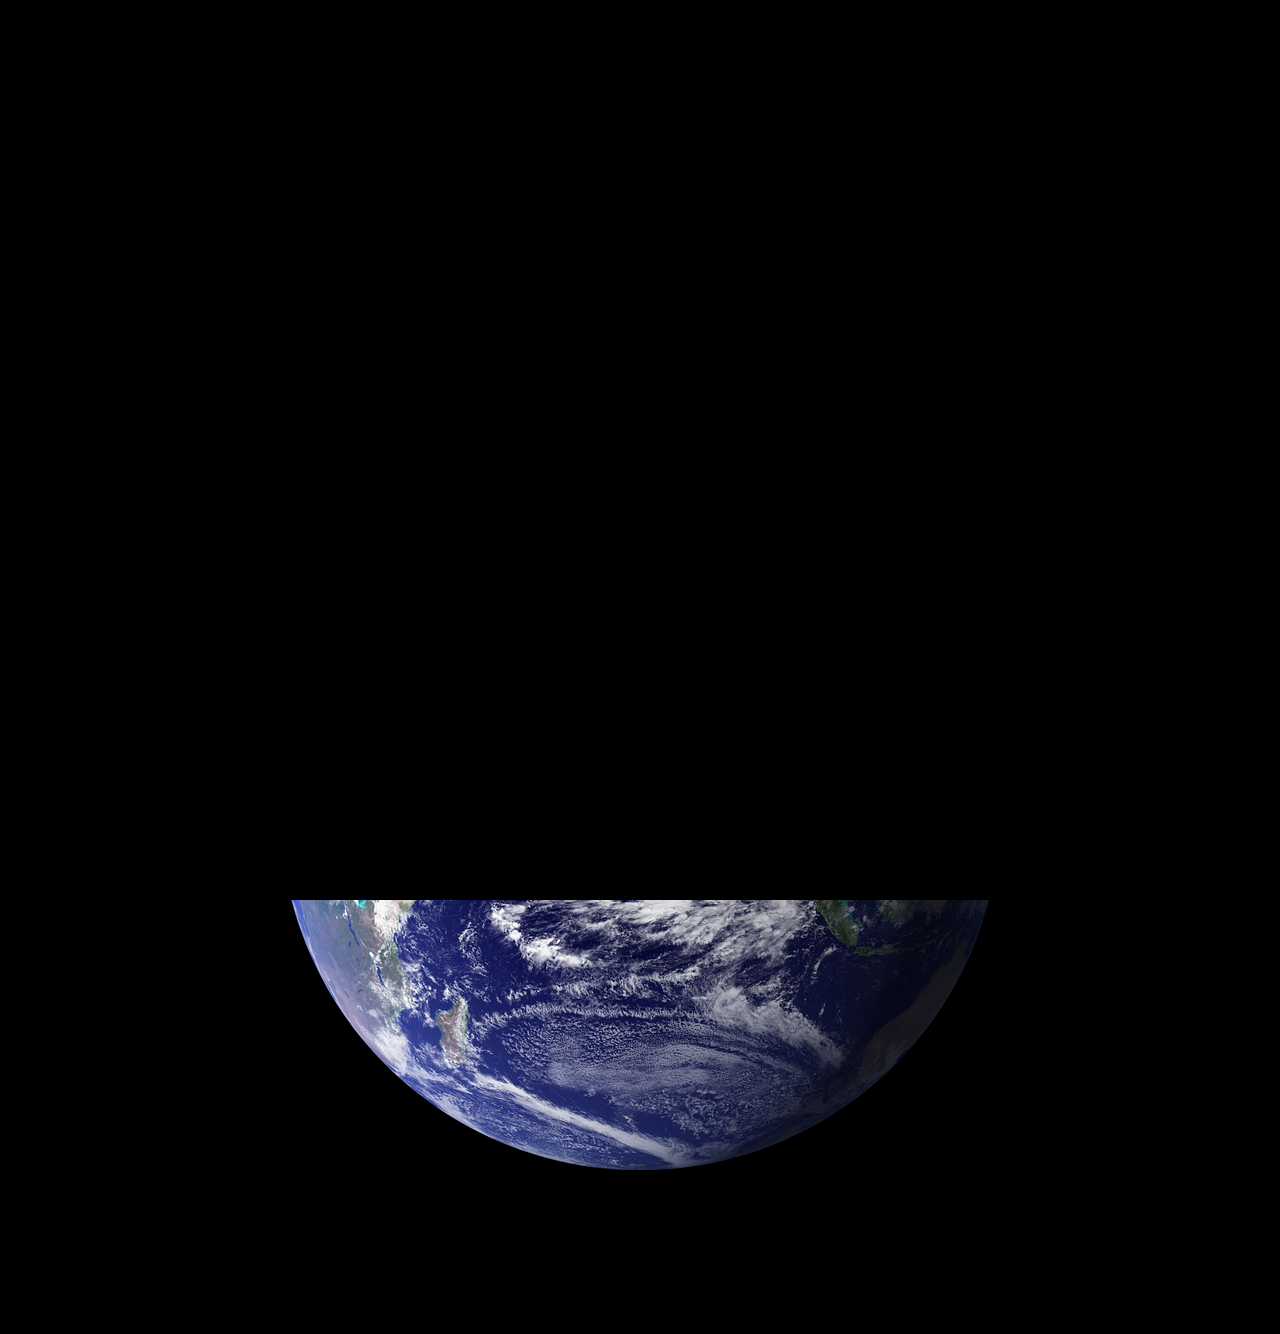
==== index.html @ 7b62879c "test" ====
<!DOCTYPE html>
<html lang="en">
<head>

    <meta charset="UTF-8">
     <meta http-equiv="X-UA-Compatible" content="IE=edge">
      <link rel="preconnect" href="https://fonts.googleapis.com">
       <link rel="preconnect" href="https://fonts.gstatic.com" crossorigin>
        <link href="https://fonts.googleapis.com/css2?family=Bebas+Neue&family=Roboto:wght@900&family=Supermercado+One&display=swap" rel="stylesheet">
       <meta name="viewport" content="width=device-width, initial-scale=1.0">
      <link rel="stylesheet" href="style.css">
     <link rel="stylesheet" href="reset.css">
    <title>SPACE</title>

</head>
<body>

    <video autoplay loop muted id="stars"> 

        <source src="vid/galaxy.mp4" type="video/mp4">

    </video>

        <img src="img/earth.png" id="earth">

        <div id="main_box">

        <div>
            <div id="o">
                
                <div id="o_top">
                    <div id="o_over"></div>
                </div>

                <div id="o_bottom">
                    <div id="o_over"></div>
                </div>

                <div id="o_left"></div>

                <div id="o_left_c"></div>

                <div id="o_right"></div>

                <div id="o_middle"></div>

            </div>

            <div id="u">

                <div id="o_bottom">
                    <div id="o_over"></div>
                </div>

                <div id="u_middle"></div>

                <div id="u_left"></div>

                <div id="u_right"></div>

                <div id="over_animation"></div>

            </div>

            <div id="r">
            
        
                
                <div id="r_left"></div>

                <div id="r_ball">
                    <div id="r_m_ball"></div>
                </div>

                <div id="r_bottom_left"></div>

                <div id="r_bottom_middle"></div>

                <div id="r_bottom_bottom">
                    <div id="r_bottom_bottom_l"></div>
                    <div id="r_bottom_bottom_r"></div>
                </div>

                <div id="r_animation"></div>

            </div>

        </div>    

            <div id="planets">
                <div id="p" >p</div>

                <div id="l">l</div>

                <div id="a">a</div>

                <div id="n">n</div>

                <div id="e">e</div>

                <div id="t">t</div>

                <div id="s">s</div>

            </div>

        </div>

        <img src="img/astronaut.png" id="astr">
        
        <div id="explore">

            <div id="explore_c">Explore</div>

            <div id="mark">?</div>

        </div>

        <div id="wall"></div>

        <div id="transition"></div>

        <video id="video_z" muted> 

            <source src="vid/zoom.mp4" type="video/mp4">
            Your browser does not support HTML5 video.
    
        </video>

        <div id="transition_white"></div>

        <div id="question">

            <div id="yes" onclick="playVid()" type="div">Yes</div>

            <div id="no">No</div>

        </div>

        <img src="img/wing_1.png" id="wing_1">
        <img src="img/wing_2.png" id="wing_2">

        
                
        <img src="img/jupiter.jpg" id="jupiter">

        <div id="okey">OKEY</div>

    <script src="index.js" defer></script>

</body>
</html>
---- style.css ----
@import url('https://fonts.googleapis.com/css2?family=Bebas+Neue&family=Roboto:wght@900&family=Supermercado+One&family=Teko:wght@500&display=swap');

html{
    height: 100%;
    overflow: hidden;
}

body{
    min-height: 100%;
    background-color: black;
    overflow: hidden;
    display: flex;
    justify-content: center;
}

#main_box{
    position: absolute;
    top: 50%;
    margin-top: -150px;
    width: 300px;
    height: 300px;
    border: 2px;
    border-color: white;
}

#wall{
    position: absolute;
    min-width: 100%;
    min-height: 100%;
    background-color: black;
    animation-name: fade;
    animation-duration: 2.2s;
    animation-fill-mode: forwards;
}

#wall.darken{
    opacity: 0;
    animation-delay: 0.5s;
    animation-name: out_back;
    animation-duration: 0.2s;
    animation-fill-mode: forwards;
}

@keyframes out_back{
    0%{opacity: 0;}
    100%{opacity: 1;}
}

@keyframes fade{
    0%{opacity: 1;}
    90%{opacity: 1;}
    100%{opacity: 0;}
}

#o{
    position: absolute;
    top: 30px;
    left: 75px;
    width: 40px;
    height: 70px;
}

#o_top{
    position: absolute;
    top: 0;
    left: 0;
    width: 40px;
    height: 40px;
    border-radius: 50%;
    background-color: white;
}

#o_bottom{
    position: absolute;
    bottom: 0;
    left: 0;
    width: 40px;
    height: 40px;
    border-radius: 50%;
    background-color: white;
}

#o_over{
    position: absolute;
    top: 50%;
    left: 50%;
    margin-left: -5px;
    margin-top: -5px;
    width: 10px;
    height: 10px;
    border-radius: 50%;
    background-color: rgb(11, 9, 22);
}

#o_left{
    position: absolute;
    top: 15px;
    width: 20px;
    height: 40px;
    border-radius: 5px 0 0 5px;
    background-color: white;
}
#o_left_c{
    position: absolute;
    bottom: 17.5px;
    width: 20px;
    height: 35px;
    background-color: rgb(11, 9, 22);
    animation-name: black_out;
    animation-duration: 1s;
    animation-delay: 2s;
    animation-fill-mode: forwards;
}

@keyframes black_out{
    0%{}
    100%{height: 0px;}
}

#o_right{
    position: absolute;
    top: 15px;
    right: 0;
    width: 10px;
    height: 40px;
    border-radius: 0 5px 5px 0;
    background-color: white;
}

#o_middle{
    position: absolute;
    top: 15px;
    left: 15px;
    width: 10px;
    height: 40px;
    border-radius: 5px 5px 5px 5px;
    background-color: rgb(11, 9, 22);
}

#over_animation{
    position: absolute;
    height: 30px;
    width: 40px;
    top: 0;
    left: 0;
    background-color: rgb(11, 9, 22);
    animation-name: black_out;
    animation-duration: 1s;
    animation-delay: 2s;
    animation-fill-mode: forwards;
}

#u{
    position: absolute;
    top: 30px;
    left: 125px;
    width: 40px;
    height: 70px;
}

#u_middle{
    position: absolute;
    bottom: 20px;
    height: 22px;
    width: 20px;
    left: 10px;
    background-color: rgb(11, 9, 22);
}

#u_left{
    position: absolute;
    left: 0;
    top: 0;
    width: 15px;
    height: 50px;
    background-color: white;
}

#u_right{
    position: absolute;
    right: 0;
    top: 0;
    width: 15px;
    height: 50px;
    background-color: white;
}

#r{
    position: absolute;
    top: 30px;
    left: 175px;
    width: 40px;
    height: 70px;
}

#r_left{
    position: absolute;
    left: 0;
    top: 0;
    width: 15px;
    height: 70px;
    background-color: white;
}

#r_ball{
    position: absolute;
    left: 0;
    top: 0;
    width: 40px;
    height: 40px;
    border-radius: 40%;
    background-color: white;
}

#r_m_ball{
    position: absolute;
    left: 15px;
    top: 10px;
    width: 12.5px;
    height: 20px;
    border-radius: 0 50% 50% 0 ;
    background-color: rgb(11, 9, 22);
}

#r_bottom_left{
    position: absolute;
    right: 0;
    bottom: 2.5px;
    height: 30px;
    width: 25px;
    border-radius: 0 50% 0 0;
    background-color: white;
}

#r_bottom_middle{
    position: absolute;
    right: 15px;
    bottom: 0;
    height: 27.5px;
    width: 10px;
    border-radius: 0 5px 0 0;
    background-color: rgb(11, 9, 22);
}

#r_bottom_bottom{
    position: absolute;
    bottom: 0;
    right: -2.5px;
    width: 15px;
    height: 2.5px;
    background-color: white;
}

#r_bottom_bottom_l{
    position: absolute;
    bottom: 0;
    top: -2.5px;
    left: -2.5px;
    width: 5px;
    height: 5px;
    border-radius: 50%;
    background-color: white;
}

#r_bottom_bottom_r{
    position: absolute;
    bottom: 0;
    top: -2.5px;
    right: -2.5px;
    width: 5px;
    height: 5px;
    border-radius: 50%;
    background-color: rgb(11, 9, 22);
}

#r_animation{
    position: absolute;
    bottom: 0;
    right: -2.5px;
    width: 20px;
    height: 25px;
    background-color: rgb(11, 9, 22);
    animation-name: black_out;
    animation-duration: 1s;
    animation-delay: 2s;
    animation-fill-mode: forwards;
}

#p{
    position: absolute;
    width: 58px;
    height: 150px;
    left: -83px;
    bottom: 20px;
    color: white;
    font-family: 'Bebas Neue', cursive;
    font-size: 150px;
    cursor: default;
}

#l{
    position: absolute;
    width: 58px;
    height: 150px;
    left: -15px;
    bottom: 20px;
    color: white;
    font-family: 'Bebas Neue', cursive;
    font-size: 150px;
    cursor: default;
}

#a{
    position: absolute;
    width: 58px;
    height: 150px;
    left: 53px;
    bottom: 20px;
    color: white;
    font-family: 'Bebas Neue', cursive;
    font-size: 150px;
    cursor: default;
}

#n{
    position: absolute;
    width: 58px;
    height: 150px;
    left: 121px;
    bottom: 20px;
    color: white;
    font-family: 'Bebas Neue', cursive;
    font-size: 150px;
    cursor: default;
}

#e{
    position: absolute;
    width: 58px;
    height: 150px;
    left: 189px;
    bottom: 20px;
    color: white;
    font-family: 'Bebas Neue', cursive;
    font-size: 150px;
    cursor: default;
}

#t{
    position: absolute;
    width: 58px;
    height: 150px;
    left: 257px;
    bottom: 20px;
    color: white;
    font-family: 'Bebas Neue', cursive;
    font-size: 150px;
    cursor: default;
}

#s{
    position: absolute;
    width: 58px;
    height: 150px;
    left: 325px;
    bottom: 20px;
    color: white;
    font-family: 'Bebas Neue', cursive;
    font-size: 150px;
    cursor: default;
}

#earth{
    position: absolute;
    top: 50%;
    max-width: 100%;
    animation-name: rotate_right;
    animation-duration: 450s;
    animation-iteration-count: infinite;
    animation-fill-mode: forwards;
}

@keyframes rotate_right {
    0%{}
    100%{transform: rotate(360deg);}
}

#planets{
    position: relative;
    width: 100%;
    height: 100%;
}

@keyframes down {
    0%{}
    100%{top: 5px;}
}

#astr{
    position: absolute;
    top: 50%;
    margin-top: -190px;
    margin-left: 170px;
    display: block;
    width: 150px;
    height: 160px;
    opacity: 0;
    animation-name: foutu;
    animation-duration: 1s;
    animation-delay: 5.5s;
    animation-fill-mode: forwards;
    display: flex;
}

#astr.animation_af{
    animation: animation_af 5s infinite;
    opacity: 1;
}

@keyframes animation_af{
    0%{transform: rotate(-3deg);}
    50%{transform: rotate(0deg);}
    100%{transform: rotate(-3deg);}
}

@keyframes foutu{
    0%{opacity: 0; transform: rotate(0deg);}
    100%{opacity: 1; transform: rotate(-3deg);}
}

#explore{
    position: absolute;
    top: 50%;
    margin-top: -210px;
    margin-left: 550px;
    opacity: 0;
    width: 0px;
    height: 32.5px;
    background-color: rgb(199, 242, 255);
    font-family: 'Teko', sans-serif;
    font-size: 25px;
    justify-content: center;
    border-radius: 5px 5px 5px 5px;
    overflow: hidden;
    animation-name: fout;
    animation-duration: 1s;
    animation-delay: 5.5s;
    animation-fill-mode: forwards;
    cursor: default;
}


@keyframes fade_o{
    0%{opacity: 1;}
    100%{opacity: 0;}
}

@keyframes fout{
    0%{opacity: 0; width: 0;}
    100%{opacity: 0.8; width: 95px;}
}

#explore_c{
    position: absolute;
    top: 5px;
    left: 10px;
    width: 100%;
    height: 100%;
    font-family: 'Teko', sans-serif;
    font-weight: 500;
    font-size: 25px;
}

#mark{
    position: absolute;
    left: 75px;
    top: 5px;
    font-size: 25px;
    animation-name: mark;
    animation-duration: 2s;
    animation-iteration-count: infinite;
    animation-fill-mode: forwards;
}

@keyframes mark{
    0%{opacity: 1;}
    50%{opacity: 0;}
    100%{opacity: 1;}
}

#question{
    position: absolute;
    top: 50%;
    margin-top: -170px;
    margin-left: 550px;
    width: 95px;
    height: 32.5px;
}

#question.fade{
    opacity: 1;
    animation-delay: 0.4s;
    animation-name: fade;
    animation-duration: 0.2s;
    animation-fill-mode: forwards;
}

#yes{
    position: absolute;
    height: 20px;
    width: 45px;
    background-color: rgb(230, 255, 230);
    border-radius: 5px 5px 5px 5px;
    opacity: 0;
    animation-name: afteran;
    animation-duration: 1s;
    animation-delay: 8.5s;
    animation-fill-mode: forwards;
    text-align: center;
    font-family: 'Teko', sans-serif;
    font-size: 17px;
    vertical-align: middle;
    line-height: 20px;
    transition: 0.3s;
    cursor: pointer;
}

#yes:hover{
    transform: scale(1.1);
}

#no:hover{
    transform: scale(1.1);
}

#no{
    position: absolute;
    right: 0;
    height: 20px;
    width: 45px;
    background-color: rgb(255, 232, 232);
    border-radius: 5px 5px 5px 5px;
    opacity: 0;
    animation-name: afteran;
    animation-duration: 1s;
    animation-delay: 8.5s;
    animation-fill-mode: forwards;
    text-align: center;
    font-family: 'Teko', sans-serif;
    font-size: 17px;
    vertical-align: middle;
    line-height: 20px;
    transition: 0.3s;
    cursor: pointer;
}


@keyframes afteran{
    0%{opacity: 0;}
    100%{opacity: 0.8;}
}

#okey{
    position: absolute;
    top: 50%;
    margin-top: -40px;
    font-family: 'Bebas Neue', cursive;
    font-size: 80px;
    color: white;
    opacity: 0;
    cursor: default;
}

#okey.appear{
    animation-name: appear_ok;
    animation-delay: 1s;
    animation-duration: 0.5s;
    animation-fill-mode: forwards;
}

@keyframes appear_ok {
    0%{opacity: 0;}
    100%{opacity: 1;}
}

@media (max-width: 660px){

    #explore{
        margin-left: 120px;
    }
    #question{
        margin-left: 120px;
    }

}

@media (max-width: 500px){

    #earth{
        width: 100%;
    }
    #astr{
        margin-left: 150px;
    }
    #explore{
        margin-left: 100px;
    }
    #question{
        margin-left: 100px;
    }
    #main_box{
        transform: scale(0.9);
    }
}

@media (max-width: 460px){

    #astr{
        margin-left: 100px;
        margin-top: -205px;
    }
    #explore{
        margin-left: 10px;
        margin-top: -225px;
    }
    #question{
        margin-top: -185px;
        margin-left: 10px;
    }
}

@media (max-width: 420px){

    #astr{
        margin-left: 100px;
        margin-top: -195px;
    }
    #explore{
        margin-left: 10px;
        margin-top: -215px;
    }
    #question{
        margin-top: -175px;
        margin-left: 10px;
    }

    #main_box{
        transform: scale(0.8);
    }

}

@media (max-width: 380px){

    #astr{
        margin-left: 100px;
        margin-top: -185px;
    }
    #explore{
        margin-left: 10px;
        margin-top: -205px;
    }
    #question{
        margin-top: -165px;
        margin-left: 10px;
    }

    #main_box{
        transform: scale(0.7);
    }

}

#jupiter{
    position: absolute;
    top: 50%;
    margin-top: -100px;
    height: 200px;
    opacity: 0;
    image-rendering: optimizeQuality;
}

#jupiter.appear{
    animation-name: jupiter_ok;
    animation-delay: 0.5s;
    animation-duration: 1s;
    animation-fill-mode: forwards;
}

@keyframes jupiter_ok {
    0%{opacity: 0;}
    100%{opacity: 1;;}
}

#wing_1{
    position: absolute;
    height: 1060px;
    top: -325px;
    right: 50%;
    margin-right: -2100px;
}
#wing_2{
    position: absolute;
    height: 1060px;
    bottom: -325px;
    left: 50%;
    margin-left: -2100px;
}

#wing_1.after{
    animation-name: out_in;
    animation-duration: 2s;
}
#wing_2.after{
    animation-name: in_out;
    animation-duration: 2s;
}

@keyframes in_out{
    0%{}
    50%{margin-left: -910px;}
    100%{}
}

@keyframes out_in{
    0%{}
    50%{margin-right: -910px;}
    100%{}
}

#transition{
    position: absolute;
    background-color: black;
    height: 2000px;
    top: 50%;
    margin-top: -1000px;
    width: 500px;
    transform: rotate(-45deg);
    opacity: 0;
}

#transition.after_b{
    animation-name: transition;
    animation-delay: 1s;
    animation-duration: 0.3s;
    animation-fill-mode: forwards;
}

@keyframes transition {
    0%{}
    5%{opacity: 1;}
    100%{width: 100%; transform: rotate(-0deg); opacity: 1;}
}

#transition_white{
    position: absolute;
    background-color: white;
    height: 100%;
    top: 0;
    width: 100%;
    opacity: 0;
}

#transition_white.after_c{
    animation-name: transition_w;
    animation-delay: 1.5s;
    animation-duration: 0.9s;
    animation-fill-mode: forwards;
}

@keyframes transition_w {
    0%{}
    5%{opacity: 1;}
    100%{opacity: 0;}
}


#corner{
    position: absolute;
    width: 350px;
    height: 350px;
    bottom: 0;
    left: 0;
    overflow: hidden;

}

#sun{
    position: absolute;
    left: 0;
    bottom: 0;
    width: 500px;
    height: 500px;
    margin-left: -150px;
    margin-bottom: -150px;
}

#over_sun{
    position: absolute;
    width: 500px;
    height: 200px;
    background-color: black;
    left: 30px;
    bottom: 230px;
    transform: rotate(45deg);
}

#over_sun_1{
    position: absolute;
    width: 70px;
    height: 500px;
    background-color: black;
    left: 290px;
    bottom: 0px;
}

#over_sun_2{
    position: absolute;
    width: 500px;
    height: 200px;
    background-color: black;
    left: 0px;
    bottom: 290px;
}

#over_sun_3{
    position: absolute;
    width: 500px;
    height: 200px;
    background-color: black;
    left: -330px;
    bottom: 230px;
    transform: rotate(-45deg);
}

#over_sun_4{
    position: absolute;
    width: 500px;
    height: 200px;
    background-color: black;
    left: 30px;
    bottom: -230px;
    transform: rotate(-45deg);
}

#ring_1{
    position: absolute;
    width: 810px;
    height: 50px;
    bottom: 50px;
    left: -205px;
    border-radius: 50%;
    background-color: white;
    transform: rotate(-20deg)
}

#ring_1_i{
    position: absolute;
    width: 809.5px;
    height: 49.5px;
    bottom: 0.5px;
    left: 0.5px;
    border-radius: 50%;
    background-color: black;
}


#ring_2{
    position: absolute;
    width: 910px;
    height: 70px;
    bottom: 59.5px;
    left: -205px;
    border-radius: 50%;
    background-color: white;
    transform: rotate(-20deg)
}

#ring_2_i{
    position: absolute;
    width: 909.5px;
    height: 69.5px;
    bottom: 0.5px;
    left: 0.5px;
    border-radius: 50%;
    background-color: black;
}

#ring_3{
    position: absolute;
    width: 1010px;
    height: 90px;
    bottom: 69.5px;
    left: -205px;
    border-radius: 50%;
    background-color: white;
    transform: rotate(-20deg)
}

#ring_3_i{
    position: absolute;
    width: 1009.5px;
    height: 89.5px;
    bottom: 0.5px;
    left: 0.5px;
    border-radius: 50%;
    background-color: black;
}

#ring_4{
    position: absolute;
    width: 1110px;
    height: 110px;
    bottom: 79.5px;
    left: -205px;
    border-radius: 50%;
    background-color: white;
    transform: rotate(-20deg)
}

#ring_4_i{
    position: absolute;
    width: 1109.5px;
    height: 109.5px;
    bottom: 0.5px;
    left: 0.5px;
    border-radius: 50%;
    background-color: black;
}

#ring_5{
    position: absolute;
    width: 1210px;
    height: 130px;
    bottom: 89.5px;
    left: -205px;
    border-radius: 50%;
    background-color: white;
    transform: rotate(-20deg)
}

#ring_5_i{
    position: absolute;
    width: 1209.5px;
    height: 129.5px;
    bottom: 0.5px;
    left: 0.5px;
    border-radius: 50%;
    background-color: black;
}

#ring_6{
    position: absolute;
    width: 1310px;
    height: 150px;
    bottom: 99.5px;
    left: -205px;
    border-radius: 50%;
    background-color: white;
    transform: rotate(-20deg)
}

#ring_6_i{
    position: absolute;
    width: 1309.5px;
    height: 149.5px;
    bottom: 0.5px;
    left: 0.5px;
    border-radius: 50%;
    background-color: black;
}

#ring_7{
    position: absolute;
    width: 1410px;
    height: 170px;
    bottom: 109.5px;
    left: -205px;
    border-radius: 50%;
    background-color: white;
    transform: rotate(-20deg)
}

#ring_7_i{
    position: absolute;
    width: 1409.5px;
    height: 169.5px;
    bottom: 0.5px;
    left: 0.5px;
    border-radius: 50%;
    background-color: black;
}

#ring_8{
    position: absolute;
    width: 1510px;
    height: 190px;
    bottom: 119.5px;
    left: -205px;
    border-radius: 50%;
    background-color: white;
    transform: rotate(-20deg)
}

#ring_8_i{
    position: absolute;
    width: 1509.5px;
    height: 189.5px;
    bottom: 0.5px;
    left: 0.5px;
    border-radius: 50%;
    background-color: black;
}

#string_1{
    position: absolute;
    background-color: white;
    transform: rotate(-18deg);
    width: 500px;
    left: -137px;
    bottom: -31px;
    height: 0.2px;
}

#stars{
    position: absolute;
    height: 120%;
    top: -20px;
}

#video_z{
    position: absolute;
    height: 130%;
    top: -100px;
    opacity: 0;
}

#video_z.in{
    animation-delay: 1.5s;
    animation-name: stop;
    animation-fill-mode: forwards;
}

@keyframes stop {
    0%{}
    5%{opacity: 1;}
    100%{opacity: 1;}    
}

#over_flow{
    position: absolute;
    top: 0;
    width: 100%;
    height: 100%;
    background-color: black;
}
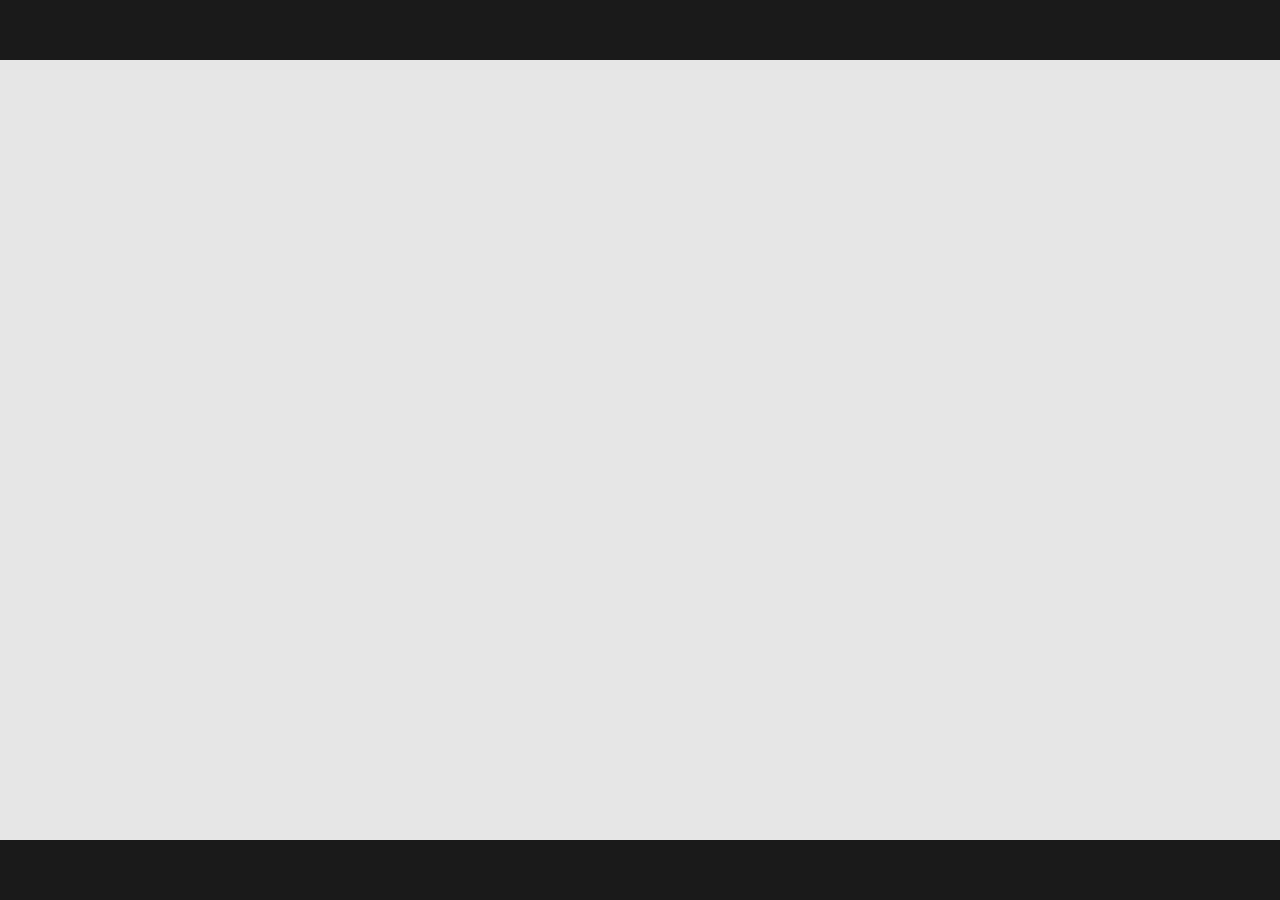
==== commit c1177e35: "planets" ====
--- a/index.html
+++ b/index.html
@@ -1,150 +1,39 @@
 <!DOCTYPE html>
-<html lang="en">
+<html>
 <head>
 
     <meta charset="UTF-8">
-     <meta http-equiv="X-UA-Compatible" content="IE=edge">
-      <link rel="preconnect" href="https://fonts.googleapis.com">
-       <link rel="preconnect" href="https://fonts.gstatic.com" crossorigin>
-        <link href="https://fonts.googleapis.com/css2?family=Bebas+Neue&family=Roboto:wght@900&family=Supermercado+One&display=swap" rel="stylesheet">
-       <meta name="viewport" content="width=device-width, initial-scale=1.0">
-      <link rel="stylesheet" href="style.css">
+     <link rel="stylesheet" href="style.css">
      <link rel="stylesheet" href="reset.css">
-    <title>SPACE</title>
+    <title>THE SOLAR SYSTEM</title>
 
 </head>
 <body>
 
-    <video autoplay loop muted id="stars"> 
+    <video autoplay loop muted id="galaxy"> 
 
         <source src="vid/galaxy.mp4" type="video/mp4">
 
     </video>
+    
+    <div>
+        <div id="top_part"></div>
+        <div id="bottom_part"></div>
+    </div> 
 
-        <img src="img/earth.png" id="earth">
 
-        <div id="main_box">
+    <div id="TSS">THE SOLAR SYSTEM</div>
 
-        <div>
-            <div id="o">
-                
-                <div id="o_top">
-                    <div id="o_over"></div>
-                </div>
+    <div id="EX">EXPLORE?</div>
 
-                <div id="o_bottom">
-                    <div id="o_over"></div>
-                </div>
+    <div id="over_effect"></div>
 
-                <div id="o_left"></div>
+    <div id="enter">
+        <div id="enter_2"></div>
+        <div id="enter_1">ENTER</div>
+    </div>
 
-                <div id="o_left_c"></div>
 
-                <div id="o_right"></div>
-
-                <div id="o_middle"></div>
-
-            </div>
-
-            <div id="u">
-
-                <div id="o_bottom">
-                    <div id="o_over"></div>
-                </div>
-
-                <div id="u_middle"></div>
-
-                <div id="u_left"></div>
-
-                <div id="u_right"></div>
-
-                <div id="over_animation"></div>
-
-            </div>
-
-            <div id="r">
-            
-        
-                
-                <div id="r_left"></div>
-
-                <div id="r_ball">
-                    <div id="r_m_ball"></div>
-                </div>
-
-                <div id="r_bottom_left"></div>
-
-                <div id="r_bottom_middle"></div>
-
-                <div id="r_bottom_bottom">
-                    <div id="r_bottom_bottom_l"></div>
-                    <div id="r_bottom_bottom_r"></div>
-                </div>
-
-                <div id="r_animation"></div>
-
-            </div>
-
-        </div>    
-
-            <div id="planets">
-                <div id="p" >p</div>
-
-                <div id="l">l</div>
-
-                <div id="a">a</div>
-
-                <div id="n">n</div>
-
-                <div id="e">e</div>
-
-                <div id="t">t</div>
-
-                <div id="s">s</div>
-
-            </div>
-
-        </div>
-
-        <img src="img/astronaut.png" id="astr">
-        
-        <div id="explore">
-
-            <div id="explore_c">Explore</div>
-
-            <div id="mark">?</div>
-
-        </div>
-
-        <div id="wall"></div>
-
-        <div id="transition"></div>
-
-        <video id="video_z" muted> 
-
-            <source src="vid/zoom.mp4" type="video/mp4">
-            Your browser does not support HTML5 video.
-    
-        </video>
-
-        <div id="transition_white"></div>
-
-        <div id="question">
-
-            <div id="yes" onclick="playVid()" type="div">Yes</div>
-
-            <div id="no">No</div>
-
-        </div>
-
-        <img src="img/wing_1.png" id="wing_1">
-        <img src="img/wing_2.png" id="wing_2">
-
-        
-                
-        <img src="img/jupiter.jpg" id="jupiter">
-
-        <div id="okey">OKEY</div>
 
     <script src="index.js" defer></script>
 
--- a/style.css
+++ b/style.css
@@ -1,1058 +1,529 @@
-@import url('https://fonts.googleapis.com/css2?family=Bebas+Neue&family=Roboto:wght@900&family=Supermercado+One&family=Teko:wght@500&display=swap');
-
-html{
+@import url('https://fonts.googleapis.com/css2?family=Bebas+Neue&family=Roboto:wght@100;900&family=Supermercado+One&family=Teko:wght@500&display=swap');
+
+@import url('https://fonts.googleapis.com/css2?family=Bebas+Neue&family=Raleway&family=Roboto:wght@100;900&family=Supermercado+One&family=Teko:wght@500&display=swap');
+
+
+
+html {
+    margin: 0px;
     height: 100%;
+    width: 100%;
+ }
+ 
+ body {
     overflow: hidden;
-}
-
-body{
+    margin: 0px;
     min-height: 100%;
-    background-color: black;
-    overflow: hidden;
+    width: 100%;
     display: flex;
     justify-content: center;
-}
-
-#main_box{
-    position: absolute;
-    top: 50%;
-    margin-top: -150px;
-    width: 300px;
-    height: 300px;
-    border: 2px;
-    border-color: white;
-}
-
-#wall{
-    position: absolute;
-    min-width: 100%;
-    min-height: 100%;
+ }
+
+#galaxy{
+    width: 100%;
+    height: 100vh;
+    object-fit: cover;
+    position: absolute;
+    top: 0;
+    left: 0;
+}
+
+#over_effect{
+    position: absolute;
+    width: 100%;
+    height: 100%;
+    background-color: gray;
+    opacity: 0.2;
+}
+
+#over_black{
+    position: absolute;
+    width: 100%;
+    height: 100%;
     background-color: black;
-    animation-name: fade;
-    animation-duration: 2.2s;
-    animation-fill-mode: forwards;
-}
-
-#wall.darken{
-    opacity: 0;
-    animation-delay: 0.5s;
-    animation-name: out_back;
-    animation-duration: 0.2s;
-    animation-fill-mode: forwards;
-}
-
-@keyframes out_back{
+    opacity: 0;
+}
+
+#over_black.action{
+    animation-name: opacity;
+    animation-duration: 0.5s;
+    animation-fill-mode: forwards;
+}
+
+@keyframes opacity {
     0%{opacity: 0;}
     100%{opacity: 1;}
 }
 
-@keyframes fade{
-    0%{opacity: 1;}
-    90%{opacity: 1;}
-    100%{opacity: 0;}
-}
-
-#o{
-    position: absolute;
-    top: 30px;
-    left: 75px;
-    width: 40px;
-    height: 70px;
-}
-
-#o_top{
-    position: absolute;
-    top: 0;
-    left: 0;
-    width: 40px;
-    height: 40px;
-    border-radius: 50%;
-    background-color: white;
-}
-
-#o_bottom{
+#top_part{
+    position: absolute;
+    top: 0;
+    left: 0;
+    width: 100%;
+    height: 60px;
+    background-color: black;
+    animation-name: width;
+    animation-duration: 5s;
+    animation-fill-mode: forwards;
+}
+
+#bottom_part{
     position: absolute;
     bottom: 0;
     left: 0;
-    width: 40px;
-    height: 40px;
-    border-radius: 50%;
-    background-color: white;
-}
-
-#o_over{
-    position: absolute;
-    top: 50%;
-    left: 50%;
-    margin-left: -5px;
-    margin-top: -5px;
-    width: 10px;
-    height: 10px;
-    border-radius: 50%;
-    background-color: rgb(11, 9, 22);
-}
-
-#o_left{
-    position: absolute;
-    top: 15px;
-    width: 20px;
-    height: 40px;
-    border-radius: 5px 0 0 5px;
-    background-color: white;
-}
-#o_left_c{
-    position: absolute;
-    bottom: 17.5px;
-    width: 20px;
-    height: 35px;
-    background-color: rgb(11, 9, 22);
-    animation-name: black_out;
-    animation-duration: 1s;
-    animation-delay: 2s;
-    animation-fill-mode: forwards;
-}
-
-@keyframes black_out{
+    width: 100%;
+    height: 60px;
+    background-color: black;
+    animation-name: width;
+    animation-duration: 5s;
+    animation-fill-mode: forwards;
+}
+
+@keyframes width {
     0%{}
-    100%{height: 0px;}
-}
-
-#o_right{
-    position: absolute;
-    top: 15px;
-    right: 0;
-    width: 10px;
-    height: 40px;
-    border-radius: 0 5px 5px 0;
-    background-color: white;
-}
-
-#o_middle{
-    position: absolute;
-    top: 15px;
-    left: 15px;
-    width: 10px;
-    height: 40px;
-    border-radius: 5px 5px 5px 5px;
-    background-color: rgb(11, 9, 22);
-}
-
-#over_animation{
-    position: absolute;
-    height: 30px;
-    width: 40px;
-    top: 0;
-    left: 0;
-    background-color: rgb(11, 9, 22);
-    animation-name: black_out;
-    animation-duration: 1s;
-    animation-delay: 2s;
-    animation-fill-mode: forwards;
-}
-
-#u{
-    position: absolute;
-    top: 30px;
-    left: 125px;
-    width: 40px;
-    height: 70px;
-}
-
-#u_middle{
-    position: absolute;
-    bottom: 20px;
-    height: 22px;
-    width: 20px;
-    left: 10px;
-    background-color: rgb(11, 9, 22);
-}
-
-#u_left{
-    position: absolute;
-    left: 0;
-    top: 0;
-    width: 15px;
-    height: 50px;
-    background-color: white;
-}
-
-#u_right{
-    position: absolute;
-    right: 0;
-    top: 0;
-    width: 15px;
-    height: 50px;
-    background-color: white;
-}
-
-#r{
-    position: absolute;
-    top: 30px;
-    left: 175px;
-    width: 40px;
-    height: 70px;
-}
-
-#r_left{
-    position: absolute;
-    left: 0;
-    top: 0;
-    width: 15px;
-    height: 70px;
-    background-color: white;
-}
-
-#r_ball{
-    position: absolute;
-    left: 0;
-    top: 0;
-    width: 40px;
-    height: 40px;
-    border-radius: 40%;
-    background-color: white;
-}
-
-#r_m_ball{
-    position: absolute;
-    left: 15px;
-    top: 10px;
-    width: 12.5px;
-    height: 20px;
-    border-radius: 0 50% 50% 0 ;
-    background-color: rgb(11, 9, 22);
-}
-
-#r_bottom_left{
-    position: absolute;
-    right: 0;
-    bottom: 2.5px;
-    height: 30px;
-    width: 25px;
-    border-radius: 0 50% 0 0;
-    background-color: white;
-}
-
-#r_bottom_middle{
-    position: absolute;
-    right: 15px;
-    bottom: 0;
-    height: 27.5px;
-    width: 10px;
-    border-radius: 0 5px 0 0;
-    background-color: rgb(11, 9, 22);
-}
-
-#r_bottom_bottom{
-    position: absolute;
-    bottom: 0;
-    right: -2.5px;
-    width: 15px;
-    height: 2.5px;
-    background-color: white;
-}
-
-#r_bottom_bottom_l{
-    position: absolute;
-    bottom: 0;
-    top: -2.5px;
-    left: -2.5px;
-    width: 5px;
-    height: 5px;
-    border-radius: 50%;
-    background-color: white;
-}
-
-#r_bottom_bottom_r{
-    position: absolute;
-    bottom: 0;
-    top: -2.5px;
-    right: -2.5px;
-    width: 5px;
-    height: 5px;
-    border-radius: 50%;
-    background-color: rgb(11, 9, 22);
-}
-
-#r_animation{
-    position: absolute;
-    bottom: 0;
-    right: -2.5px;
-    width: 20px;
-    height: 25px;
-    background-color: rgb(11, 9, 22);
-    animation-name: black_out;
-    animation-duration: 1s;
-    animation-delay: 2s;
-    animation-fill-mode: forwards;
-}
-
-#p{
-    position: absolute;
-    width: 58px;
-    height: 150px;
-    left: -83px;
-    bottom: 20px;
-    color: white;
-    font-family: 'Bebas Neue', cursive;
-    font-size: 150px;
-    cursor: default;
-}
-
-#l{
-    position: absolute;
-    width: 58px;
-    height: 150px;
-    left: -15px;
-    bottom: 20px;
-    color: white;
-    font-family: 'Bebas Neue', cursive;
-    font-size: 150px;
-    cursor: default;
-}
-
-#a{
-    position: absolute;
-    width: 58px;
-    height: 150px;
-    left: 53px;
-    bottom: 20px;
-    color: white;
-    font-family: 'Bebas Neue', cursive;
-    font-size: 150px;
-    cursor: default;
-}
-
-#n{
-    position: absolute;
-    width: 58px;
-    height: 150px;
-    left: 121px;
-    bottom: 20px;
-    color: white;
-    font-family: 'Bebas Neue', cursive;
-    font-size: 150px;
-    cursor: default;
-}
-
-#e{
-    position: absolute;
-    width: 58px;
-    height: 150px;
-    left: 189px;
-    bottom: 20px;
-    color: white;
-    font-family: 'Bebas Neue', cursive;
-    font-size: 150px;
-    cursor: default;
-}
-
-#t{
-    position: absolute;
-    width: 58px;
-    height: 150px;
-    left: 257px;
-    bottom: 20px;
-    color: white;
-    font-family: 'Bebas Neue', cursive;
-    font-size: 150px;
-    cursor: default;
-}
-
-#s{
-    position: absolute;
-    width: 58px;
-    height: 150px;
-    left: 325px;
-    bottom: 20px;
-    color: white;
-    font-family: 'Bebas Neue', cursive;
-    font-size: 150px;
-    cursor: default;
-}
-
-#earth{
-    position: absolute;
-    top: 50%;
-    max-width: 100%;
-    animation-name: rotate_right;
-    animation-duration: 450s;
-    animation-iteration-count: infinite;
-    animation-fill-mode: forwards;
-}
-
-@keyframes rotate_right {
+    100%{height: 90px;}
+}
+
+#TSS{
+    position: absolute;
+    opacity: 0;
+    width: 360px;
+    height: 30px;
+    top: 50%;
+    margin-top: -15px;
+    font-family: 'Roboto', sans-serif;
+    font-size: 30px;
+    letter-spacing: 5px;
+    color: aliceblue;
+    animation-name: opacity_1;
+    animation-delay: 1s;
+    animation-duration: 6s;
+    animation-fill-mode: forwards;
+}
+
+@keyframes opacity_1 {
     0%{}
-    100%{transform: rotate(360deg);}
-}
-
-#planets{
-    position: relative;
-    width: 100%;
-    height: 100%;
-}
-
-@keyframes down {
-    0%{}
-    100%{top: 5px;}
-}
-
-#astr{
-    position: absolute;
-    top: 50%;
-    margin-top: -190px;
-    margin-left: 170px;
-    display: block;
-    width: 150px;
-    height: 160px;
-    opacity: 0;
-    animation-name: foutu;
-    animation-duration: 1s;
-    animation-delay: 5.5s;
-    animation-fill-mode: forwards;
-    display: flex;
-}
-
-#astr.animation_af{
-    animation: animation_af 5s infinite;
+    100%{opacity: 1; letter-spacing: 10px; width: 450px;}
+}
+
+#TSS.after{
     opacity: 1;
-}
-
-@keyframes animation_af{
-    0%{transform: rotate(-3deg);}
-    50%{transform: rotate(0deg);}
-    100%{transform: rotate(-3deg);}
-}
-
-@keyframes foutu{
-    0%{opacity: 0; transform: rotate(0deg);}
-    100%{opacity: 1; transform: rotate(-3deg);}
-}
-
-#explore{
-    position: absolute;
-    top: 50%;
-    margin-top: -210px;
-    margin-left: 550px;
-    opacity: 0;
-    width: 0px;
-    height: 32.5px;
-    background-color: rgb(199, 242, 255);
-    font-family: 'Teko', sans-serif;
-    font-size: 25px;
-    justify-content: center;
-    border-radius: 5px 5px 5px 5px;
-    overflow: hidden;
-    animation-name: fout;
-    animation-duration: 1s;
-    animation-delay: 5.5s;
-    animation-fill-mode: forwards;
-    cursor: default;
-}
-
-
-@keyframes fade_o{
+    width: 450px;
+    letter-spacing: 10px;
+    animation-name: opacity_2;
+    animation-duration: 3s;
+    animation-fill-mode: forwards;
+    transition: 4s;
+}
+
+@keyframes opacity_2 {
     0%{opacity: 1;}
     100%{opacity: 0;}
 }
 
-@keyframes fout{
-    0%{opacity: 0; width: 0;}
-    100%{opacity: 0.8; width: 95px;}
-}
-
-#explore_c{
-    position: absolute;
-    top: 5px;
-    left: 10px;
-    width: 100%;
+
+#EX{
+    position: absolute;
+    opacity: 0;
+    width: 180px;
+    height: 30px;
+    top: 50%;
+    margin-top: -15px;
+    font-family: 'Roboto', sans-serif;
+    font-size: 30px;
+    letter-spacing: 5px;
+    color: aliceblue;
+    animation-delay: 12s;
+    animation-name: opacity_3;
+    animation-duration: 4s;
+    animation-fill-mode: forwards;
+}
+
+@keyframes opacity_3 {
+    0%{opacity: 0;}
+    100%{opacity: 1; letter-spacing: 7px; width: 188px;}
+}
+
+#enter{
+    position: absolute;
+    opacity: 0;
+    right: 10px;
+    top: 100px;
+    width: 50px;
+    height: 70px;
+    cursor: pointer;
+    transition: 1s;
+    animation-delay: 17s;
+    animation-name: opacity_4;
+    animation-duration: 4s;
+    animation-iteration-count: infinite;
+}
+
+@keyframes opacity_4 {
+    0%{opacity: 0;}
+    50%{opacity: 0.9;}
+    100%{opacity: 0;}
+}
+
+#enter_1{
+    position: absolute;
+    top: 0;
+    width: 100%;
+    height: 30px;
+    background-color: rgb(15, 15, 15);
+    color: aliceblue;
+    border-radius: 5px 5px 0 5px;
+    font-family: 'Roboto', sans-serif;
+    font-size: 12px;
+    line-height: 30px;
+    text-align: center;
+}
+
+#enter_2{
+    position: absolute;
+    right: 0;
+    width: 35px;
     height: 100%;
-    font-family: 'Teko', sans-serif;
-    font-weight: 500;
-    font-size: 25px;
-}
-
-#mark{
-    position: absolute;
-    left: 75px;
-    top: 5px;
-    font-size: 25px;
-    animation-name: mark;
-    animation-duration: 2s;
-    animation-iteration-count: infinite;
-    animation-fill-mode: forwards;
-}
-
-@keyframes mark{
-    0%{opacity: 1;}
+    background-color: rgb(15, 15, 15);
+    border-radius: 5px 5px 5px 5px;
+}
+
+@keyframes opacity_5 {
+    0%{opacity: 0.7;}
     50%{opacity: 0;}
-    100%{opacity: 1;}
-}
-
-#question{
-    position: absolute;
-    top: 50%;
-    margin-top: -170px;
-    margin-left: 550px;
-    width: 95px;
-    height: 32.5px;
-}
-
-#question.fade{
-    opacity: 1;
-    animation-delay: 0.4s;
-    animation-name: fade;
-    animation-duration: 0.2s;
-    animation-fill-mode: forwards;
-}
-
-#yes{
-    position: absolute;
-    height: 20px;
-    width: 45px;
-    background-color: rgb(230, 255, 230);
-    border-radius: 5px 5px 5px 5px;
-    opacity: 0;
-    animation-name: afteran;
-    animation-duration: 1s;
-    animation-delay: 8.5s;
-    animation-fill-mode: forwards;
-    text-align: center;
-    font-family: 'Teko', sans-serif;
-    font-size: 17px;
-    vertical-align: middle;
-    line-height: 20px;
-    transition: 0.3s;
-    cursor: pointer;
-}
-
-#yes:hover{
-    transform: scale(1.1);
-}
-
-#no:hover{
-    transform: scale(1.1);
-}
-
-#no{
-    position: absolute;
-    right: 0;
-    height: 20px;
-    width: 45px;
-    background-color: rgb(255, 232, 232);
-    border-radius: 5px 5px 5px 5px;
-    opacity: 0;
-    animation-name: afteran;
-    animation-duration: 1s;
-    animation-delay: 8.5s;
-    animation-fill-mode: forwards;
-    text-align: center;
-    font-family: 'Teko', sans-serif;
-    font-size: 17px;
-    vertical-align: middle;
-    line-height: 20px;
-    transition: 0.3s;
-    cursor: pointer;
-}
-
-
-@keyframes afteran{
-    0%{opacity: 0;}
-    100%{opacity: 0.8;}
-}
-
-#okey{
-    position: absolute;
-    top: 50%;
-    margin-top: -40px;
-    font-family: 'Bebas Neue', cursive;
-    font-size: 80px;
-    color: white;
-    opacity: 0;
-    cursor: default;
-}
-
-#okey.appear{
-    animation-name: appear_ok;
+    100%{opacity: 0.7;}
+}
+
+
+
+
+
+#uranus{
+    width: 100%;
+    height: 100vh;
+    object-fit: cover;
+    position: absolute;
+    top: 0;
+    left: 0;
+}
+
+#uranus_t{
+    position: absolute;
+    opacity: 0;
+    height: 30px;
+    top: 50%;
+    margin-top: -15px;
+    font-size: 30px;
+    letter-spacing: 10px;
+    font-family: 'Roboto', sans-serif;
+    color: black;
+    animation-name: opacity_11;
     animation-delay: 1s;
-    animation-duration: 0.5s;
-    animation-fill-mode: forwards;
-}
-
-@keyframes appear_ok {
+    animation-duration: 6s;
+    animation-fill-mode: forwards;
+}
+
+@keyframes opacity_11 {
+    0%{}
+    30%{opacity: 1;}
+    100%{letter-spacing: 5px; opacity: 1;}
+}
+
+@keyframes opacity_22 {
+    0%{}
+    30%{opacity: 1;}
+    100%{letter-spacing: 10px; opacity: 1;}
+}
+
+@keyframes opacity {
     0%{opacity: 0;}
     100%{opacity: 1;}
 }
 
-@media (max-width: 660px){
-
-    #explore{
-        margin-left: 120px;
-    }
-    #question{
-        margin-left: 120px;
-    }
-
-}
-
-@media (max-width: 500px){
-
-    #earth{
-        width: 100%;
-    }
-    #astr{
-        margin-left: 150px;
-    }
-    #explore{
-        margin-left: 100px;
-    }
-    #question{
-        margin-left: 100px;
-    }
-    #main_box{
-        transform: scale(0.9);
-    }
-}
-
-@media (max-width: 460px){
-
-    #astr{
-        margin-left: 100px;
-        margin-top: -205px;
-    }
-    #explore{
-        margin-left: 10px;
-        margin-top: -225px;
-    }
-    #question{
-        margin-top: -185px;
-        margin-left: 10px;
-    }
-}
-
-@media (max-width: 420px){
-
-    #astr{
-        margin-left: 100px;
-        margin-top: -195px;
-    }
-    #explore{
-        margin-left: 10px;
-        margin-top: -215px;
-    }
-    #question{
-        margin-top: -175px;
-        margin-left: 10px;
-    }
-
-    #main_box{
-        transform: scale(0.8);
-    }
-
-}
-
-@media (max-width: 380px){
-
-    #astr{
-        margin-left: 100px;
-        margin-top: -185px;
-    }
-    #explore{
-        margin-left: 10px;
-        margin-top: -205px;
-    }
-    #question{
-        margin-top: -165px;
-        margin-left: 10px;
-    }
-
-    #main_box{
-        transform: scale(0.7);
-    }
-
-}
+
+
+
+
+#neptune{
+    width: 100%;
+    height: 100vh;
+    object-fit: cover;
+    position: absolute;
+    top: 0;
+    left: 0;
+    opacity: 0;
+
+    animation-duration: 10s;
+    animation-delay: 10s;
+    animation-name: opacity_f;
+    animation-fill-mode: forwards;
+}
+
+@keyframes opacity_f {
+    0%{opacity: 0;}
+    30%{opacity: 1;}
+    100%{opacity: 1; transform: scale(1);}
+}
+
+
+#neptune_t{
+    position: absolute;
+    opacity: 0;
+    height: 30px;
+    top: 50%;
+    margin-top: -15px;
+    font-size: 30px;
+    letter-spacing: 5px;
+    font-family: 'Roboto', sans-serif;
+    color: black;
+    animation-delay: 13s;
+    animation-name: opacity_22;
+    animation-duration: 6s;
+    animation-fill-mode: forwards;
+}
+
+
+
+
+
+#venus{
+    width: 100%;
+    height: 100vh;
+    object-fit: cover;
+    position: absolute;
+    top: 0;
+    left: 0;
+    opacity: 0;
+    animation-duration: 3s;
+    animation-delay: 18s;
+    animation-name: opacity;
+    animation-fill-mode: forwards;
+}
+
+#venus_t{
+    position: absolute;
+    opacity: 0;
+    height: 30px;
+    top: 50%;
+    margin-top: -15px;
+    font-size: 30px;
+    letter-spacing: 10px;
+    font-family: 'Roboto', sans-serif;
+    color: black;
+    animation-name: opacity_11;
+    animation-delay: 20s;
+    animation-duration: 6s;
+    animation-fill-mode: forwards;
+}
+
+
+
+
+
+#mars{
+    width: 100%;
+    height: 100vh;
+    object-fit: cover;
+    position: absolute;
+    top: 0;
+    left: 0;
+    opacity: 0;
+    animation-duration: 3s;
+    animation-delay: 25s;
+    animation-name: opacity;
+    animation-fill-mode: forwards;
+}
+
+#mars_t{
+    position: absolute;
+    opacity: 0;
+    height: 30px;
+    top: 50%;
+    margin-top: -15px;
+    font-size: 30px;
+    letter-spacing: 5px;
+    font-family: 'Roboto', sans-serif;
+    color: black;
+    animation-name: opacity_22;
+    animation-delay: 27s;
+    animation-duration: 6s;
+    animation-fill-mode: forwards;
+}
+
+
+
+
+
+#mercury{
+    width: 100%;
+    height: 100vh;
+    object-fit: cover;
+    position: absolute;
+    top: 0;
+    left: 0;
+    opacity: 0;
+    animation-duration: 3s;
+    animation-delay: 31s;
+    animation-name: opacity;
+    animation-fill-mode: forwards;
+}
+
+#mercury_t{
+    position: absolute;
+    opacity: 0;
+    height: 30px;
+    top: 50%;
+    margin-top: -15px;
+    font-size: 30px;
+    letter-spacing: 10px;
+    font-family: 'Roboto', sans-serif;
+    color: black;
+    animation-name: opacity_11;
+    animation-delay: 33s;
+    animation-duration: 6s;
+    animation-fill-mode: forwards;
+}
+
+
+
+
+
+#saturn{
+    width: 100%;
+    height: 100vh;
+    object-fit: cover;
+    position: absolute;
+    top: 0;
+    left: 0;
+    opacity: 0;
+    animation-duration: 3s;
+    animation-delay: 38s;
+    animation-name: opacity;
+    animation-fill-mode: forwards;
+}
+
+#saturn_t{
+    position: absolute;
+    opacity: 0;
+    height: 30px;
+    top: 50%;
+    margin-top: -15px;
+    font-size: 30px;
+    letter-spacing: 5px;
+    font-family: 'Roboto', sans-serif;
+    color: black;
+    animation-name: opacity_22;
+    animation-delay: 45s;
+    animation-duration: 6s;
+    animation-fill-mode: forwards;
+}
+
+
+
+
 
 #jupiter{
-    position: absolute;
-    top: 50%;
-    margin-top: -100px;
-    height: 200px;
-    opacity: 0;
-    image-rendering: optimizeQuality;
-}
-
-#jupiter.appear{
-    animation-name: jupiter_ok;
-    animation-delay: 0.5s;
-    animation-duration: 1s;
-    animation-fill-mode: forwards;
-}
-
-@keyframes jupiter_ok {
+    width: 100%;
+    height: 100vh;
+    object-fit: cover;
+    position: absolute;
+    top: 0;
+    left: 0;
+    opacity: 0;
+    animation-duration: 3s;
+    animation-delay: 52s;
+    animation-name: opacity;
+    animation-fill-mode: forwards;
+}
+
+#jupiter_t{
+    position: absolute;
+    opacity: 0;
+    height: 30px;
+    top: 50%;
+    margin-top: -15px;
+    font-size: 30px;
+    letter-spacing: 10px;
+    font-family: 'Roboto', sans-serif;
+    color: black;
+    animation-name: opacity_11;
+    animation-delay: 54.5s;
+    animation-duration: 6s;
+    animation-fill-mode: forwards;
+}
+
+
+
+
+
+#earth{
+    width: 100%;
+    height: 100vh;
+    object-fit: cover;
+    position: absolute;
+    top: 0;
+    left: 0;
+    opacity: 0;
+    animation-duration: 3s;
+    animation-delay: 58s;
+    animation-name: opacity;
+    animation-fill-mode: forwards;
+}
+
+#earth_t{
+    position: absolute;
+    opacity: 0;
+    height: 30px;
+    top: 50%;
+    margin-top: -15px;
+    font-size: 30px;
+    letter-spacing: 10px;
+    font-family: 'Roboto', sans-serif;
+    color: aliceblue;
+    animation-name: opacity_11;
+    animation-delay: 61s;
+    animation-duration: 6s;
+    animation-fill-mode: forwards;
+}
+
+
+
+
+
+#sun{
+    width: 100%;
+    height: 100vh;
+    object-fit: cover;
+    position: absolute;
+    top: 0;
+    left: 0;
+    opacity: 0;
+
+    animation-duration: 10s;
+    animation-delay: 64s;
+    animation-name: opacity_s;
+    animation-fill-mode: forwards;
+}
+
+#sun_t{
+    position: absolute;
+    opacity: 0;
+    height: 30px;
+    top: 50%;
+    font-size: 30px;
+    letter-spacing: 10px;
+    font-family: 'Raleway', sans-serif;
+    color: black;
+    animation-name: opacity_11;
+    animation-delay: 66s;
+    animation-duration: 6s;
+    animation-fill-mode: forwards;
+}
+
+@keyframes opacity_s {
     0%{opacity: 0;}
-    100%{opacity: 1;;}
-}
-
-#wing_1{
-    position: absolute;
-    height: 1060px;
-    top: -325px;
-    right: 50%;
-    margin-right: -2100px;
-}
-#wing_2{
-    position: absolute;
-    height: 1060px;
-    bottom: -325px;
-    left: 50%;
-    margin-left: -2100px;
-}
-
-#wing_1.after{
-    animation-name: out_in;
-    animation-duration: 2s;
-}
-#wing_2.after{
-    animation-name: in_out;
-    animation-duration: 2s;
-}
-
-@keyframes in_out{
-    0%{}
-    50%{margin-left: -910px;}
-    100%{}
-}
-
-@keyframes out_in{
-    0%{}
-    50%{margin-right: -910px;}
-    100%{}
-}
-
-#transition{
-    position: absolute;
-    background-color: black;
-    height: 2000px;
-    top: 50%;
-    margin-top: -1000px;
-    width: 500px;
-    transform: rotate(-45deg);
-    opacity: 0;
-}
-
-#transition.after_b{
-    animation-name: transition;
-    animation-delay: 1s;
-    animation-duration: 0.3s;
-    animation-fill-mode: forwards;
-}
-
-@keyframes transition {
-    0%{}
-    5%{opacity: 1;}
-    100%{width: 100%; transform: rotate(-0deg); opacity: 1;}
-}
-
-#transition_white{
-    position: absolute;
-    background-color: white;
-    height: 100%;
-    top: 0;
-    width: 100%;
-    opacity: 0;
-}
-
-#transition_white.after_c{
-    animation-name: transition_w;
-    animation-delay: 1.5s;
-    animation-duration: 0.9s;
-    animation-fill-mode: forwards;
-}
-
-@keyframes transition_w {
-    0%{}
-    5%{opacity: 1;}
-    100%{opacity: 0;}
-}
-
-
-#corner{
-    position: absolute;
-    width: 350px;
-    height: 350px;
-    bottom: 0;
-    left: 0;
-    overflow: hidden;
-
-}
-
-#sun{
-    position: absolute;
-    left: 0;
-    bottom: 0;
-    width: 500px;
-    height: 500px;
-    margin-left: -150px;
-    margin-bottom: -150px;
-}
-
-#over_sun{
-    position: absolute;
-    width: 500px;
-    height: 200px;
-    background-color: black;
-    left: 30px;
-    bottom: 230px;
-    transform: rotate(45deg);
-}
-
-#over_sun_1{
-    position: absolute;
-    width: 70px;
-    height: 500px;
-    background-color: black;
-    left: 290px;
-    bottom: 0px;
-}
-
-#over_sun_2{
-    position: absolute;
-    width: 500px;
-    height: 200px;
-    background-color: black;
-    left: 0px;
-    bottom: 290px;
-}
-
-#over_sun_3{
-    position: absolute;
-    width: 500px;
-    height: 200px;
-    background-color: black;
-    left: -330px;
-    bottom: 230px;
-    transform: rotate(-45deg);
-}
-
-#over_sun_4{
-    position: absolute;
-    width: 500px;
-    height: 200px;
-    background-color: black;
-    left: 30px;
-    bottom: -230px;
-    transform: rotate(-45deg);
-}
-
-#ring_1{
-    position: absolute;
-    width: 810px;
-    height: 50px;
-    bottom: 50px;
-    left: -205px;
-    border-radius: 50%;
-    background-color: white;
-    transform: rotate(-20deg)
-}
-
-#ring_1_i{
-    position: absolute;
-    width: 809.5px;
-    height: 49.5px;
-    bottom: 0.5px;
-    left: 0.5px;
-    border-radius: 50%;
-    background-color: black;
-}
-
-
-#ring_2{
-    position: absolute;
-    width: 910px;
-    height: 70px;
-    bottom: 59.5px;
-    left: -205px;
-    border-radius: 50%;
-    background-color: white;
-    transform: rotate(-20deg)
-}
-
-#ring_2_i{
-    position: absolute;
-    width: 909.5px;
-    height: 69.5px;
-    bottom: 0.5px;
-    left: 0.5px;
-    border-radius: 50%;
-    background-color: black;
-}
-
-#ring_3{
-    position: absolute;
-    width: 1010px;
-    height: 90px;
-    bottom: 69.5px;
-    left: -205px;
-    border-radius: 50%;
-    background-color: white;
-    transform: rotate(-20deg)
-}
-
-#ring_3_i{
-    position: absolute;
-    width: 1009.5px;
-    height: 89.5px;
-    bottom: 0.5px;
-    left: 0.5px;
-    border-radius: 50%;
-    background-color: black;
-}
-
-#ring_4{
-    position: absolute;
-    width: 1110px;
-    height: 110px;
-    bottom: 79.5px;
-    left: -205px;
-    border-radius: 50%;
-    background-color: white;
-    transform: rotate(-20deg)
-}
-
-#ring_4_i{
-    position: absolute;
-    width: 1109.5px;
-    height: 109.5px;
-    bottom: 0.5px;
-    left: 0.5px;
-    border-radius: 50%;
-    background-color: black;
-}
-
-#ring_5{
-    position: absolute;
-    width: 1210px;
-    height: 130px;
-    bottom: 89.5px;
-    left: -205px;
-    border-radius: 50%;
-    background-color: white;
-    transform: rotate(-20deg)
-}
-
-#ring_5_i{
-    position: absolute;
-    width: 1209.5px;
-    height: 129.5px;
-    bottom: 0.5px;
-    left: 0.5px;
-    border-radius: 50%;
-    background-color: black;
-}
-
-#ring_6{
-    position: absolute;
-    width: 1310px;
-    height: 150px;
-    bottom: 99.5px;
-    left: -205px;
-    border-radius: 50%;
-    background-color: white;
-    transform: rotate(-20deg)
-}
-
-#ring_6_i{
-    position: absolute;
-    width: 1309.5px;
-    height: 149.5px;
-    bottom: 0.5px;
-    left: 0.5px;
-    border-radius: 50%;
-    background-color: black;
-}
-
-#ring_7{
-    position: absolute;
-    width: 1410px;
-    height: 170px;
-    bottom: 109.5px;
-    left: -205px;
-    border-radius: 50%;
-    background-color: white;
-    transform: rotate(-20deg)
-}
-
-#ring_7_i{
-    position: absolute;
-    width: 1409.5px;
-    height: 169.5px;
-    bottom: 0.5px;
-    left: 0.5px;
-    border-radius: 50%;
-    background-color: black;
-}
-
-#ring_8{
-    position: absolute;
-    width: 1510px;
-    height: 190px;
-    bottom: 119.5px;
-    left: -205px;
-    border-radius: 50%;
-    background-color: white;
-    transform: rotate(-20deg)
-}
-
-#ring_8_i{
-    position: absolute;
-    width: 1509.5px;
-    height: 189.5px;
-    bottom: 0.5px;
-    left: 0.5px;
-    border-radius: 50%;
-    background-color: black;
-}
-
-#string_1{
-    position: absolute;
-    background-color: white;
-    transform: rotate(-18deg);
-    width: 500px;
-    left: -137px;
-    bottom: -31px;
-    height: 0.2px;
-}
-
-#stars{
-    position: absolute;
-    height: 120%;
-    top: -20px;
-}
-
-#video_z{
-    position: absolute;
-    height: 130%;
-    top: -100px;
-    opacity: 0;
-}
-
-#video_z.in{
-    animation-delay: 1.5s;
-    animation-name: stop;
-    animation-fill-mode: forwards;
-}
-
-@keyframes stop {
-    0%{}
-    5%{opacity: 1;}
-    100%{opacity: 1;}    
-}
-
-#over_flow{
-    position: absolute;
-    top: 0;
-    width: 100%;
-    height: 100%;
-    background-color: black;
-}
-
-
+    30%{opacity: 1;}
+    100%{opacity: 1; transform: scale(1);}
+}
+
+
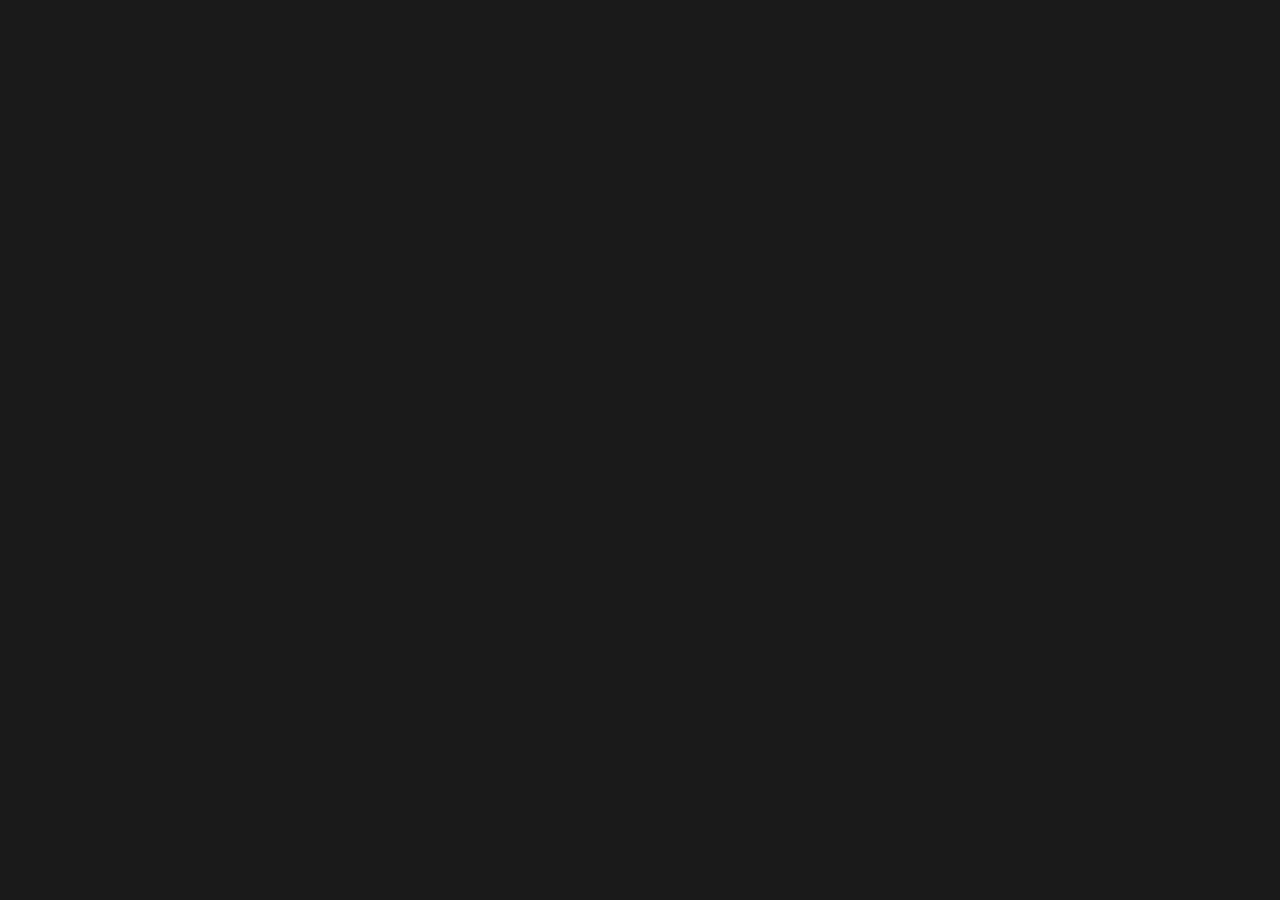
==== commit c597c741: "desigen change" ====
--- a/index.html
+++ b/index.html
@@ -9,33 +9,90 @@
 
 </head>
 <body>
+    <conteiner id="body_1">
 
-    <video autoplay loop muted id="galaxy"> 
+        <div id="start"> 
+
+        <video autoplay loop muted id="galaxy"> 
 
         <source src="vid/galaxy.mp4" type="video/mp4">
 
-    </video>
+        </video>
     
-    <div>
+        <div>
         <div id="top_part"></div>
         <div id="bottom_part"></div>
-    </div> 
+        </div> 
 
 
-    <div id="TSS">THE SOLAR SYSTEM</div>
+        <div id="TSS">THE SOLAR SYSTEM</div>
 
-    <div id="EX">EXPLORE?</div>
+        <div id="EX">EXPLORE?</div>
 
-    <div id="over_effect"></div>
+        <div id="over_effect"></div>
 
-    <div id="enter">
+        <div id="enter">
         <div id="enter_2"></div>
         <div id="enter_1">ENTER</div>
-    </div>
+        </div>
 
+        <div id="blacked"></div>
 
+        <div id="end">
 
-    <script src="index.js" defer></script>
+            <div>
+                <img src="img/uranus.gif" id="uranus">
+                <div id="t_1">URANUS</div>
+            </div>
 
+            <div>
+                <img src="img/neptune.gif" id="neptune">
+                <div id="t_2">NEPTUNE</div>
+            </div>
+
+            <div>
+                <img src="img/venus.gif" id="venus">
+                <div id="t_3">VENUS</div>
+            </div>
+
+            <div>
+                <img src="img/mars.gif" id="mars">
+                <div id="t_4">MARS</div>
+            </div>
+
+            <div>
+                <img src="img/mercury.gif" id="mercury">
+                <div id="t_5">MERCURY</div>
+            </div>
+
+            <div>
+                <img src="img/saturn.gif" id="saturn">
+                <div id="t_6">SATURN</div>
+            </div>
+
+            <div>
+                <div id="saturn_bg"></div>
+                <img src="img/jupiter.gif" id="jupiter">
+                <div id="t_7">JUPITER</div>
+            </div>
+
+            <div>
+                <img src="img/earth.gif" id="earth">
+                <div id="t_8">EARTH</div>
+            </div>
+
+            <div>
+                <img src="img/sun.gif" id="sun">
+                <div id="t_9">AND THE SUN</div>
+            </div>
+
+        </div>
+
+        <div id="blacked_two"></div>
+
+    </conteiner>
+
+    <script src="index.js"></script>
+    
 </body>
 </html>--- a/style.css
+++ b/style.css
@@ -2,22 +2,68 @@
 
 @import url('https://fonts.googleapis.com/css2?family=Bebas+Neue&family=Raleway&family=Roboto:wght@100;900&family=Supermercado+One&family=Teko:wght@500&display=swap');
 
-
+@import url('https://fonts.googleapis.com/css2?family=Bebas+Neue&family=Kanit:wght@300&family=Raleway&family=Roboto:wght@100;900&family=Supermercado+One&family=Teko:wght@500&display=swap');
 
 html {
     margin: 0px;
     height: 100%;
     width: 100%;
  }
+
+body{
+    width: 100%;
+    height: 100%;
+    cursor: url("img/cursor\ \(3\).cur"), auto;
+} 
  
- body {
+#body_1{
     overflow: hidden;
     margin: 0px;
     min-height: 100%;
     width: 100%;
     display: flex;
     justify-content: center;
- }
+    background-color: black;
+}
+
+#body_2{
+    overflow: hidden;
+    margin: 0px;
+    height: 4000px;
+    width: 100%;
+    display: flex;
+    justify-content: center;
+    background-color: black;
+}
+
+::-webkit-scrollbar {
+    width: 7px;
+  }
+
+::-webkit-scrollbar-track {
+    background: black; 
+  }
+
+::-webkit-scrollbar-thumb {
+    background: rgb(37, 34, 51); 
+    border-radius: 5px;
+  }
+
+  ::-webkit-scrollbar-thumb:hover {
+    background: rgb(45, 38, 80); 
+  }
+ 
+
+#start{
+    position: absolute;
+    overflow: hidden;
+    margin: 0px;
+    min-height: 100%;
+    width: 100%;
+    display: flex;
+    justify-content: center;
+}
+
 
 #galaxy{
     width: 100%;
@@ -188,51 +234,203 @@
     border-radius: 5px 5px 5px 5px;
 }
 
-@keyframes opacity_5 {
-    0%{opacity: 0.7;}
-    50%{opacity: 0;}
-    100%{opacity: 0.7;}
-}
-
-
-
-
+
+
+
+
+/*solar system*/
+
+
+#end{
+    position: absolute;
+    height: 100%;
+    width: 100%;
+    display: flex;
+    justify-content: center;
+}
+
+#blacked{
+    position: absolute;
+    width: 100%;
+    height: 100%;
+    transition: 0.5s;
+}
+
+#blacked_two{
+    position: absolute;
+    width: 100%;
+    height: 100%;
+    transition: 0.5s;
+}
+
+#blacked.zero{
+    background-color: black;
+}
+
+
+#jupiter{
+    position: absolute;
+    opacity: 0;
+    top: 50%;
+    transform: translate(0, -50%);
+    width: 600px;
+    margin-left: -300px;
+}
+
+#saturn{
+    position: absolute;
+    opacity: 0;
+    top: 50%;
+    transform: translate(0, -80%);
+    width: 800px;
+    margin-left: -400px;
+}
+
+#venus{
+    position: absolute;
+    opacity: 0;
+    top: 50%;
+    transform: translate(0, -50%);
+    width: 600px;
+    margin-left: -280px;
+}
+
+#sun{
+    position: absolute;
+    opacity: 0;
+    top: 50%;
+    transform: translate(0, -50%);
+    width: 900px;
+    margin-left: -450px;
+}
 
 #uranus{
-    width: 100%;
-    height: 100vh;
-    object-fit: cover;
-    position: absolute;
-    top: 0;
+    position: absolute;
+    opacity: 0;
+    top: 50%;
+    transform: translate(0, -50%);
+    width: 900px;
+    margin-left: -430px;
+}
+
+#neptune{
+    position: absolute;
+    opacity: 0;
+    top: 50%;
+    transform: translate(0, -50%);
+    width: 860px;
+    margin-left: -430px;
+}
+
+#earth{
+    position: absolute;
+    opacity: 0;
+    top: 50%;
+    transform: translate(0, -50%);
+    width: 800px;
+    margin-left: -400px;
+}
+
+
+#mercury{
+    position: absolute;
+    opacity: 0;
+    top: 50%;
+    transform: translate(0, -51%);
+    width: 525px;
+    margin-left: -262.5px;
+}
+
+#mars, #saturn{
+    position: absolute;
+    opacity: 0;
+    top: 50%;
+    transform: translate(0, -50%);
+    width: 1000px;
+    margin-left: -500px;
+}
+
+#saturn_bg{
+    position: absolute;
+    opacity: 0;
     left: 0;
-}
-
-#uranus_t{
-    position: absolute;
-    opacity: 0;
-    height: 30px;
-    top: 50%;
-    margin-top: -15px;
-    font-size: 30px;
-    letter-spacing: 10px;
-    font-family: 'Roboto', sans-serif;
-    color: black;
-    animation-name: opacity_11;
+    width: 100%;
+    height: 100%;
+    background-color: black;
+}
+
+#uranus.one{
+    animation-name: opacity;
+    animation-duration: 1.5s;
     animation-delay: 1s;
-    animation-duration: 6s;
-    animation-fill-mode: forwards;
-}
-
-@keyframes opacity_11 {
-    0%{}
-    30%{opacity: 1;}
-    100%{letter-spacing: 5px; opacity: 1;}
-}
-
-@keyframes opacity_22 {
-    0%{}
-    30%{opacity: 1;}
-    100%{letter-spacing: 10px; opacity: 1;}
+    animation-fill-mode: forwards;
+}
+
+#neptune.two{
+    animation-name: opacity;
+    animation-duration: 1.5s;
+    animation-delay: 5s;
+    animation-fill-mode: forwards;
+}
+
+#venus.three{
+    animation-name: opacity;
+    animation-duration: 1.5s;
+    animation-delay: 9s;
+    animation-fill-mode: forwards;
+}
+
+#mars.four{
+    animation-name: opacity;
+    animation-duration: 1.5s;
+    animation-delay: 13s;
+    animation-fill-mode: forwards;
+}
+
+#mercury.five{
+    animation-name: opacity;
+    animation-duration: 1.5s;
+    animation-delay: 17s;
+    animation-fill-mode: forwards;
+}
+
+#saturn.six{
+    animation-name: opacity;
+    animation-duration: 1.5s;
+    animation-delay: 21s;
+    animation-fill-mode: forwards;
+}
+
+#saturn_bg.six_half{
+    animation-name: opacity;
+    animation-duration: 0.5s;
+    animation-delay: 25s;
+    animation-fill-mode: forwards;
+}
+
+#jupiter.seven{
+    animation-name: opacity;
+    animation-duration: 1.5s;
+    animation-delay: 25s;
+    animation-fill-mode: forwards;
+}
+
+#earth.eight{
+    animation-name: opacity;
+    animation-duration: 1.5s;
+    animation-delay: 29s;
+    animation-fill-mode: forwards;
+}
+
+#sun.nine{
+    animation-name: opacity;
+    animation-duration: 2.5s;
+    animation-delay: 33s;
+    animation-fill-mode: forwards;
+}
+
+#blacked_two.ten{
+    background-color: black;
 }
 
 @keyframes opacity {
@@ -241,289 +439,886 @@
 }
 
 
-
-
-
-#neptune{
+#t_1, #t_3, #t_5, #t_7{
+    position: absolute;
+    width: 100%;
+    left: 0;
+    text-align: center;
+    opacity: 0;
+    top: 50%;
+    margin-top: -15px;
+    font-size: 30px;
+    font-family: 'Roboto', sans-serif;
+    letter-spacing: 5px;
+    color: aliceblue;
+}
+
+#t_2, #t_4, #t_6, #t_8{
+    position: absolute;
+    width: 100%;
+    left: 0;
+    text-align: center;
+    opacity: 0;
+    top: 50%;
+    margin-top: -15px;
+    font-size: 30px;
+    font-family: 'Roboto', sans-serif;
+    letter-spacing: 10px;
+    color: aliceblue;
+    transform: translateY(-50%);
+}
+
+#t_9{
+    position: absolute;
+    width: 100%;
+    left: 0;
+    text-align: center;
+    opacity: 0;
+    top: 50%;
+    margin-top: -15px;
+    font-size: 30px;
+    font-family: 'Roboto', sans-serif;
+    letter-spacing: 10px;
+    font-weight: 600;
+    color: black;
+    transform: translateY(-50%);
+}
+
+#t_1.t_one{
+    animation-name: one;
+    animation-duration: 2.5s;
+    animation-delay: 2.5s;
+    animation-fill-mode: forwards;
+}
+
+#t_2.t_two{
+    animation-name: two;
+    animation-duration: 2.5s;
+    animation-delay: 6.5s;
+    animation-fill-mode: forwards;
+}
+
+#t_3.t_three{
+    animation-name: one;
+    animation-duration: 2.5s;
+    animation-delay: 10.5s;
+    animation-fill-mode: forwards;
+}
+
+#t_4.t_four{
+    animation-name: two;
+    animation-duration: 2.5s;
+    animation-delay: 14.5s;
+    animation-fill-mode: forwards;
+}
+
+#t_5.t_five{
+    animation-name: one;
+    animation-duration: 2.5s;
+    animation-delay: 18.5s;
+    animation-fill-mode: forwards;
+}
+
+#t_6.t_six{
+    animation-name: two;
+    animation-duration: 2.5s;
+    animation-delay: 22.5s;
+    animation-fill-mode: forwards;
+}
+
+#t_7.t_seven{
+    animation-name: one;
+    animation-duration: 2.5s;
+    animation-delay: 26.5s;
+    animation-fill-mode: forwards;
+}
+
+#t_8.t_eight{
+    animation-name: two;
+    animation-duration: 2.5s;
+    animation-delay: 30.5s;
+    animation-fill-mode: forwards;
+}
+
+#t_9.t_nine{
+    letter-spacing: 10px;
+    animation-name: two;
+    animation-duration: 3.5s;
+    animation-delay: 34.5s;
+    animation-fill-mode: forwards;
+}
+
+
+@keyframes one {
+    0%{opacity: 0; letter-spacing: 5px;}
+    100%{opacity: 1; letter-spacing: 10px;}
+}
+
+@keyframes two {
+    0%{opacity: 0; letter-spacing: 10px;}
+    100%{opacity: 1; letter-spacing: 5px;}
+}
+
+#over_transition_r{
+    position: absolute;
+    opacity: 0;
+    width: 100%;
+    top: 50%;
+    margin-top: 40px;
+    border-radius: 5px;
+    height: 30px;
+    font-family: 'Raleway', sans-serif;
+    font-size: 30px;
+    color: black;
+    letter-spacing: 15px;
+    text-align: center;
+    animation-name: opacity_n;
+    animation-duration: 3s;
+    animation-delay: 75s;
+    animation-iteration-count: infinite;
+    animation-fill-mode: forwards;
+    cursor: pointer;
+}
+
+@keyframes opacity_n {
+    0%{opacity: 0;}
+    50%{opacity: 1;}
+    100%{opacity: 0;}
+}
+
+#blacked_over{
+    position: absolute;
+    background-color: black;
+    animation-name: display;
+    animation-duration: 5s;
+    animation-fill-mode: forwards;
+}
+
+@keyframes display {
+    0%{opacity: 1; width: 100%; height: 100%;}
+    50%{opacity: 0; width: 100%; height: 100%;}
+    100%{opacity: 0; width: 0; height: 0;}
+}
+
+
+/*index_two*/
+
+#black_hole_div{
+    display: flex;
+    justify-content: center;
+    width: 100%;
+    height: 100%;
+    object-fit: cover;
+    position: absolute;
+    top: 0;
+    left: 0;
+}
+
+#black_hole{
     width: 100%;
     height: 100vh;
     object-fit: cover;
     position: absolute;
+    top: 0px;
+}
+
+#black_hole_text{
+    position: absolute;
+    opacity: 0;
+    font-family: 'Roboto', sans-serif;
+    line-height: 100%;
+    letter-spacing: 15px;
+    font-size: 30px;
+    color: aliceblue;
+    font-weight: bold;
+    line-height: 100vh;
+    animation-name: one_h;
+    animation-duration: 5s;
+    animation-delay: 2s;
+    animation-fill-mode: forwards;
+}
+
+@keyframes one_h {
+    0%{opacity: 0; letter-spacing: 7px;}
+    100%{opacity: 1; letter-spacing: 9px;}
+}
+
+#black_hole_shadow{
+    position: absolute;
+    width: 100%;
+    height: 70px;
+    bottom: 0px;
+    background-image: linear-gradient(to bottom, rgba(255,0,0,0), black);
+}
+
+#long_galaxy_div{
+    position: absolute;
+    top: 100vh;
+    width: 100%;
+    height: 3000px;
+    display: flex;
+    overflow: hidden;
+    justify-content: center;
+    align-items: center;
+}
+
+#long_galaxy{
+    position: absolute;
     top: 0;
+    width: 110%;
+    height: 100%;
+    object-fit: cover;
+    image-rendering: pixelated;
+}
+
+#long_galaxy_shadow{
+    position: absolute;
+    width: 100%;
+    height: 250px;
+    top: 0px;
+    background-image: linear-gradient(to top, rgba(255,0,0,0), black);
+}
+
+#long_galaxy_shadow_2{
+    position: absolute;
+    width: 100%;
+    height: 250px;
+    bottom: 0px;
+    background-image: linear-gradient(to bottom, rgba(255,0,0,0), black);
+}
+
+#section_1{
+    position: absolute;
+    top: 0;
+    width: 100%;
+    height: 1000px;
+}
+
+#section_2{
+    position: absolute;
+    top: 800px;
+    width: 100%;
+    height: 1000px;
+}
+
+h1{
+    position: absolute;
+    top: 280px;
+    left: 140px;
+    height: 10px;
+    width: 10px;
+    opacity: 0;
+    transition: 1s;
+}
+
+h2{
+    position: absolute;
+    opacity: 0;
+    top: 300px;
+    right: 130px;
+    height: 120px;
+    width: 300px;
+    transition: 1s;
+}
+
+h3{
+    position: absolute;
+    opacity: 0;
+    top: 500px;
+    left: 110px;
+    height: 120px;
+    width: 300px;
+    transition: 1s;
+}
+
+h4{
+    position: absolute;
+    opacity: 0;
+    top: 700px;
+    right: 130px;
+    height: 120px;
+    width: 300px;
+    transition: 1s;
+}
+
+h5{
+    position: absolute;
+    opacity: 0;
+    top: 900px;
+    left: 130px;
+    height: 120px;
+    width: 300px;
+    transition: 1s;
+}
+
+#planets_one{
+    position: absolute;
+    color: aliceblue;
+    font-size: 40px;
+    font-weight: bold;
+    font-family: 'Roboto', sans-serif;
+}
+
+#rocket{
+    position: absolute;
+    width: 60px;
+    height: 100px;
+    image-rendering: pixelated;
+    transform: rotate(110deg);
+}
+
+p{
+    position: absolute;
+    top: 275px;
+    left: 150px;
+    width: 50px;
+    height: 50px;
+    transform: translateX(0px);
+    transition: 1s;
+}
+
+p[data-scroll="in"]{
+    transform: translateX(15px);
+}
+
+h1[data-scroll="in"]{
+    opacity: 1;
+}
+h2[data-scroll="in"]{
+    animation-name: animation_1;
+    animation-duration: 1s;
+    animation-fill-mode: forwards;
+}
+h3[data-scroll="in"]{
+    animation-name: animation_2;
+    animation-duration: 1s;
+    animation-fill-mode: forwards;
+}
+h4[data-scroll="in"]{
+    animation-name: animation_1;
+    animation-duration: 1s;
+    animation-fill-mode: forwards;
+}
+h5[data-scroll="in"]{
+    animation-name: animation_2;
+    animation-duration: 1s;
+    animation-fill-mode: forwards;
+}
+
+@keyframes animation_1 {
+    0%{opacity: 0; transform: translateX(0);}
+    100%{opacity: 1; transform: translateX(-10px);}
+}
+
+@keyframes animation_2 {
+    0%{opacity: 0; transform: translateX(0);}
+    100%{opacity: 1; transform: translateX(10px);}
+}
+
+
+
+/*design*/
+
+#neptune_color{
+    position: absolute;
+    width: 100%;
+    height: 100%;
+    background-color: rgb(77, 77, 172);
+    border-radius: 10px;
+}
+
+#uranus_color{
+    position: absolute;
+    width: 100%;
+    height: 100%;
+    background-color: rgb(146, 146, 241);
+    border-radius: 10px;
+}
+
+#saturn_color{
+    position: absolute;
+    width: 100%;
+    height: 100%;
+    background-color: rgb(177, 157, 70);
+    border-radius: 10px;
+}
+
+#jupiter_color{
+    position: absolute;
+    width: 100%;
+    height: 100%;
+    background-color: rgb(211, 167, 138);
+    border-radius: 10px;
+}
+
+#mars_color{
+    position: absolute;
+    width: 100%;
+    height: 100%;
+    background-color: rgb(182, 94, 35);
+    border-radius: 10px;
+}
+
+#earth_color{
+    position: absolute;
+    width: 100%;
+    height: 100%;
+    background-color: rgb(35, 140, 182);
+    border-radius: 10px;
+}
+
+#venus_color{
+    position: absolute;
+    width: 100%;
+    height: 100%;
+    background-color: rgb(226, 170, 49);
+    border-radius: 10px;
+}
+
+#mercury_color{
+    position: absolute;
+    width: 100%;
+    height: 100%;
+    background-color: rgb(182, 162, 119);
+    border-radius: 10px;
+}
+
+#all_color{
+    position: absolute;
+    top: 2.5px;
+    left: 2.5px;
+    width: 295px;
+    height: 115px;
+    background-color: black;
+    border-radius: 10px;
+}
+
+#apollo_ship{
+    position: absolute;
+    width: 200px;
+    height: 170px;
+    top: 1060px;
+    animation-name: rotating_shaft;
+    animation-duration: 4s;
+    animation-iteration-count: infinite;
+}
+
+@keyframes rotating_shaft {
+    0%{transform: rotate(-5deg);}
+    50%{transform: rotate(5deg);}
+    100%{transform: rotate(-5deg);}
+}
+
+#neptune_text{
+    position: absolute;
+    font-family: 'Roboto', sans-serif;
+    letter-spacing: 5px;
+    top: 22.5px;
+    left: 20px;
+    font-size: 30px;
+    color: aliceblue;
+    font-weight: bold;
+}
+
+#neptune_png{
+    position: absolute;
+    height: 55px;
+    width: 72.5px;
+    right: 20px;
+    top: 7px;
+}
+
+#neptune_text_l, #neptune_text_le, #neptune_text_lea, #neptune_text_lear, #neptune_text_learn, #neptune_text_learnm, #neptune_text_learnmo, #neptune_text_learnmor{
+    position: absolute;
+    font-family: 'Roboto', sans-serif;
+    letter-spacing: 5px;
+    bottom: 20px;
+    left: 20px;
+    text-align: center;
+    line-height: 30px;
+    font-size: 20px;
+    width: 265px;
+    height: 30px;
+    color: black;
+    background-color: aliceblue;
+    border-radius: 5px;
+    font-weight: bold;
+    transition: 0.5s;
+}
+
+
+#neptune_text_l:hover{
+    background-color: rgb(139, 139, 243);
+}
+
+#neptune_text_le:hover{
+    background-color: rgb(177, 177, 255);
+}
+
+#neptune_text_lea:hover{
+    background-color: rgb(240, 217, 114);
+}
+
+#neptune_text_lear:hover{
+    background-color: rgb(235, 192, 164);
+}
+
+#neptune_text_learn:hover{
+    background-color: rgb(236, 156, 103);
+}
+
+#neptune_text_learnm:hover{
+    background-color: rgb(146, 217, 245);
+}
+
+#neptune_text_learnmo:hover{
+    background-color: rgb(247, 198, 93);
+}
+
+#neptune_text_learnmor:hover{
+    background-color: rgb(212, 188, 136);
+}
+
+
+
+
+/*slider*/
+
+.slider{
+    position: absolute;
+    top: 2002.5px;
+    width: 98%;
+    height: 500px;
+    overflow: hidden;
+    border-radius: 15px;
+}
+
+#slider_bg{
+    position: absolute;
+    top: 2000px;
+    width: 98.3%;
+    height: 505px;
+    background-color: rgb(212, 188, 136);
+    border-radius: 15px;
+}
+.slides{
+    width: 500%;
+    margin-left: 0px;
+    height: 500px;
+    display: flex;
+}
+
+.slides input{
+    display: none;
+}
+
+.slide{
+    width: 20%;
+    transition: 2s;
+}
+
+.slide img{
+    width: 800px;
+    height: 500px;
+}
+
+
+.navigation-manual{
+    position: absolute;
+    width: 100%;
+    height: 500px;
+    top: 460px;
+    margin: auto;
+    display: flex;
+    justify-content: center;
+
+}
+
+.manual-btn{
+    border: 1px solid white;
+    height: 0px;
+    padding: 5px;
+    border-radius: 10px;
+    cursor: pointer;
+    transition: 1s;
+    cursor: url("img/cursor\ \(3\).cur"), auto;
+}
+
+.manual-btn:not(:last-child){
+    margin-right: 40px;
+
+}
+
+.manual-btn:hover{
+    background-color: white;
+}
+
+#radio1:checked ~ .first{
+    margin-left: 0;
+}
+
+#radio2:checked ~ .first{
+    margin-left: -20%;
+}
+
+#radio3:checked ~ .first{
+    margin-left: -40%;
+}
+
+#radio4:checked ~ .first{
+    margin-left: -60%;
+}
+
+#radio5:checked ~ .first{
+    margin-left: -80%;
+}
+
+.navigation-auto{
+    position: absolute;
+    display: flex;
+    width: 100%;
+    justify-content: center;
+    margin-top: 460px;
+}
+
+.navigation-auto div{
+    border: 1px solid white;
+    padding: 5px;
+    border-radius: 10px;
+    transition: 1s;
+}
+
+.navigation-auto div:not(:last-child){
+    margin-right: 40px;
+}
+
+
+#radio1:checked ~ .navigation-auto .auto-btn1{
+    background: white;
+}
+
+#radio2:checked ~ .navigation-auto .auto-btn2{
+    background: white;
+}
+
+#radio3:checked ~ .navigation-auto .auto-btn3{
+    background: white;
+}
+
+#radio4:checked ~ .navigation-auto .auto-btn4{
+    background: white;
+}
+
+#radio5:checked ~ .navigation-auto .auto-btn5{
+    background: white;
+}
+
+
+#img_1_1{
+    border-radius: 5px;
+    width: 100%;
+    height: 100vh;
+    margin-top: -150px;
+    object-fit: cover;
+}
+#img_1_2{
+    border-radius: 5px;
+    width: 100%;
+    height: 100vh;
+    margin-top: -150px;
+    object-fit: cover;
+}
+#img_1_3{
+    border-radius: 5px;
+    width: 100%;
+    height: 100vh;
+    margin-top: -150px;
+    object-fit: cover;
+}
+#img_1_4{
+    border-radius: 5px;
+    width: 100%;
+    height: 100vh;
+    margin-top: -150px;
+    object-fit: cover;
+}
+
+
+
+#text_1{
+    position: absolute;
+    width: 20%;
+    height: 100px;
+    top: -60px;
+    left: 90px;
+    text-align: right;
+    font-size: 50px;
+    font-family: 'Kanit', sans-serif;
+    font-weight: 900;
+    color: aliceblue;
+}
+
+#text_1_1{
+    position: absolute;
+    width: 40%;
+    height: 100px;
+    top: 100px;
+}
+
+#text_1_2 {
+    position: absolute;
+    left: 90px;
+    text-align: left;
+    font-size: 40px;
+    font-family: 'Kanit', sans-serif;
+    font-weight: 900;
+    color: aliceblue;
+}
+
+
+
+#text_2{
+    position: absolute;
+    height: 100px;
+    top: -60px;
+    left: 90px;
+    text-align: right;
+    font-size: 50px;
+    font-family: 'Kanit', sans-serif;
+    font-weight: 900;
+    color: aliceblue;
+}
+
+#text_2_1{
+    position: absolute;
+    width: 100%;
+    height: 100px;
+    top: 100px;
+}
+
+#text_2_2 {
+    position: absolute;
+    left: 90px;
+    text-align: left;
+    font-size: 40px;
+    font-family: 'Kanit', sans-serif;
+    font-weight: 900;
+    color: aliceblue;
+}
+
+
+
+#text_3{
+    position: absolute;
+    width: 100%;
+    left: 85px;
+    height: 100px;
+    top: -60px;
+    text-align: left;
+    font-size: 50px;
+    font-family: 'Kanit', sans-serif;
+    font-weight: 900;
+    color: aliceblue;
+}
+
+#text_3_1{
+    position: absolute;
+    width: 50%;
+    height: 100px;
+    top: 100px;
+}
+
+#text_3_2 {
+    position: absolute;
+    left: 85px;
+    text-align: left;
+    font-size: 40px;
+    font-family: 'Kanit', sans-serif;
+    font-weight: 900;
+    color: aliceblue;
+}
+
+
+
+#text_4{
+    position: absolute;
+    width: 100%;
+    left: 85px;
+    height: 100px;
+    top: -60px;
+    text-align: left;
+    font-size: 50px;
+    font-family: 'Kanit', sans-serif;
+    font-weight: 900;
+    color: aliceblue;
+}
+
+#text_4_1{
+    position: absolute;
+    width: 50%;
+    height: 100px;
+    top: 100px;
+}
+
+#text_4_2 {
+    position: absolute;
+    left: 85px;
+    text-align: left;
+    font-size: 40px;
+    font-family: 'Kanit', sans-serif;
+    font-weight: 900;
+    color: aliceblue;
+}
+
+h6{
+    position: absolute;
+    top: 0;
+    width: 100%;
+    height: 100%;
+    background-color: rgb(212, 188, 136);
+    text-align: center;
+    color: aliceblue;
+    font-family: 'Kanit', sans-serif;
+    line-height: 500px;
+    font-size: 30px;
+}
+@keyframes display_2 {
+    0%{opacity: 1; width: 100%; height: 100%;}
+    40%{opacity: 1; width: 100%; height: 100%;}
+    60%{opacity: 0; width: 100%; height: 100%;}
+    100%{opacity: 0; width: 0; height: 0;}
+}
+
+h6[data-scroll="in"]{
+    animation-name: display_2;
+    animation-duration: 4s;
+    animation-fill-mode: forwards;
+}
+
+#h6{
+    position: absolute;
+    top: 50%;
+    transform: translateY(-50%);
+    width: 100%;
+    height: 500px;
+    bottom: 0;
+    text-align: center;
+    color: aliceblue;
+    font-family: 'Kanit', sans-serif;
+    line-height: 500px;
+    font-size: 70px;
+    font-weight: bold;
+}
+
+#all_planet{
+    position: absolute;
     left: 0;
-    opacity: 0;
-
-    animation-duration: 10s;
-    animation-delay: 10s;
-    animation-name: opacity_f;
-    animation-fill-mode: forwards;
-}
-
-@keyframes opacity_f {
-    0%{opacity: 0;}
-    30%{opacity: 1;}
-    100%{opacity: 1; transform: scale(1);}
-}
-
-
-#neptune_t{
-    position: absolute;
-    opacity: 0;
-    height: 30px;
-    top: 50%;
-    margin-top: -15px;
-    font-size: 30px;
-    letter-spacing: 5px;
-    font-family: 'Roboto', sans-serif;
-    color: black;
-    animation-delay: 13s;
-    animation-name: opacity_22;
-    animation-duration: 6s;
-    animation-fill-mode: forwards;
-}
-
-
-
-
-
-#venus{
-    width: 100%;
-    height: 100vh;
+    top: 50%;
+    width: 100%;
+    height: 500px;
     object-fit: cover;
-    position: absolute;
-    top: 0;
-    left: 0;
-    opacity: 0;
-    animation-duration: 3s;
-    animation-delay: 18s;
-    animation-name: opacity;
-    animation-fill-mode: forwards;
-}
-
-#venus_t{
-    position: absolute;
-    opacity: 0;
-    height: 30px;
-    top: 50%;
-    margin-top: -15px;
-    font-size: 30px;
-    letter-spacing: 10px;
-    font-family: 'Roboto', sans-serif;
-    color: black;
-    animation-name: opacity_11;
-    animation-delay: 20s;
-    animation-duration: 6s;
-    animation-fill-mode: forwards;
-}
-
-
-
-
-
-#mars{
-    width: 100%;
-    height: 100vh;
-    object-fit: cover;
-    position: absolute;
-    top: 0;
-    left: 0;
-    opacity: 0;
-    animation-duration: 3s;
-    animation-delay: 25s;
-    animation-name: opacity;
-    animation-fill-mode: forwards;
-}
-
-#mars_t{
-    position: absolute;
-    opacity: 0;
-    height: 30px;
-    top: 50%;
-    margin-top: -15px;
-    font-size: 30px;
-    letter-spacing: 5px;
-    font-family: 'Roboto', sans-serif;
-    color: black;
-    animation-name: opacity_22;
-    animation-delay: 27s;
-    animation-duration: 6s;
-    animation-fill-mode: forwards;
-}
-
-
-
-
-
-#mercury{
-    width: 100%;
-    height: 100vh;
-    object-fit: cover;
-    position: absolute;
-    top: 0;
-    left: 0;
-    opacity: 0;
-    animation-duration: 3s;
-    animation-delay: 31s;
-    animation-name: opacity;
-    animation-fill-mode: forwards;
-}
-
-#mercury_t{
-    position: absolute;
-    opacity: 0;
-    height: 30px;
-    top: 50%;
-    margin-top: -15px;
-    font-size: 30px;
-    letter-spacing: 10px;
-    font-family: 'Roboto', sans-serif;
-    color: black;
-    animation-name: opacity_11;
-    animation-delay: 33s;
-    animation-duration: 6s;
-    animation-fill-mode: forwards;
-}
-
-
-
-
-
-#saturn{
-    width: 100%;
-    height: 100vh;
-    object-fit: cover;
-    position: absolute;
-    top: 0;
-    left: 0;
-    opacity: 0;
-    animation-duration: 3s;
-    animation-delay: 38s;
-    animation-name: opacity;
-    animation-fill-mode: forwards;
-}
-
-#saturn_t{
-    position: absolute;
-    opacity: 0;
-    height: 30px;
-    top: 50%;
-    margin-top: -15px;
-    font-size: 30px;
-    letter-spacing: 5px;
-    font-family: 'Roboto', sans-serif;
-    color: black;
-    animation-name: opacity_22;
-    animation-delay: 45s;
-    animation-duration: 6s;
-    animation-fill-mode: forwards;
-}
-
-
-
-
-
-#jupiter{
-    width: 100%;
-    height: 100vh;
-    object-fit: cover;
-    position: absolute;
-    top: 0;
-    left: 0;
-    opacity: 0;
-    animation-duration: 3s;
-    animation-delay: 52s;
-    animation-name: opacity;
-    animation-fill-mode: forwards;
-}
-
-#jupiter_t{
-    position: absolute;
-    opacity: 0;
-    height: 30px;
-    top: 50%;
-    margin-top: -15px;
-    font-size: 30px;
-    letter-spacing: 10px;
-    font-family: 'Roboto', sans-serif;
-    color: black;
-    animation-name: opacity_11;
-    animation-delay: 54.5s;
-    animation-duration: 6s;
-    animation-fill-mode: forwards;
-}
-
-
-
-
-
-#earth{
-    width: 100%;
-    height: 100vh;
-    object-fit: cover;
-    position: absolute;
-    top: 0;
-    left: 0;
-    opacity: 0;
-    animation-duration: 3s;
-    animation-delay: 58s;
-    animation-name: opacity;
-    animation-fill-mode: forwards;
-}
-
-#earth_t{
-    position: absolute;
-    opacity: 0;
-    height: 30px;
-    top: 50%;
-    margin-top: -15px;
-    font-size: 30px;
-    letter-spacing: 10px;
-    font-family: 'Roboto', sans-serif;
-    color: aliceblue;
-    animation-name: opacity_11;
-    animation-delay: 61s;
-    animation-duration: 6s;
-    animation-fill-mode: forwards;
-}
-
-
-
-
-
-#sun{
-    width: 100%;
-    height: 100vh;
-    object-fit: cover;
-    position: absolute;
-    top: 0;
-    left: 0;
-    opacity: 0;
-
-    animation-duration: 10s;
-    animation-delay: 64s;
-    animation-name: opacity_s;
-    animation-fill-mode: forwards;
-}
-
-#sun_t{
-    position: absolute;
-    opacity: 0;
-    height: 30px;
-    top: 50%;
-    font-size: 30px;
-    letter-spacing: 10px;
-    font-family: 'Raleway', sans-serif;
-    color: black;
-    animation-name: opacity_11;
-    animation-delay: 66s;
-    animation-duration: 6s;
-    animation-fill-mode: forwards;
-}
-
-@keyframes opacity_s {
-    0%{opacity: 0;}
-    30%{opacity: 1;}
-    100%{opacity: 1; transform: scale(1);}
-}
-
-
+    transform: translateY(-50%);
+}
+
+
+
